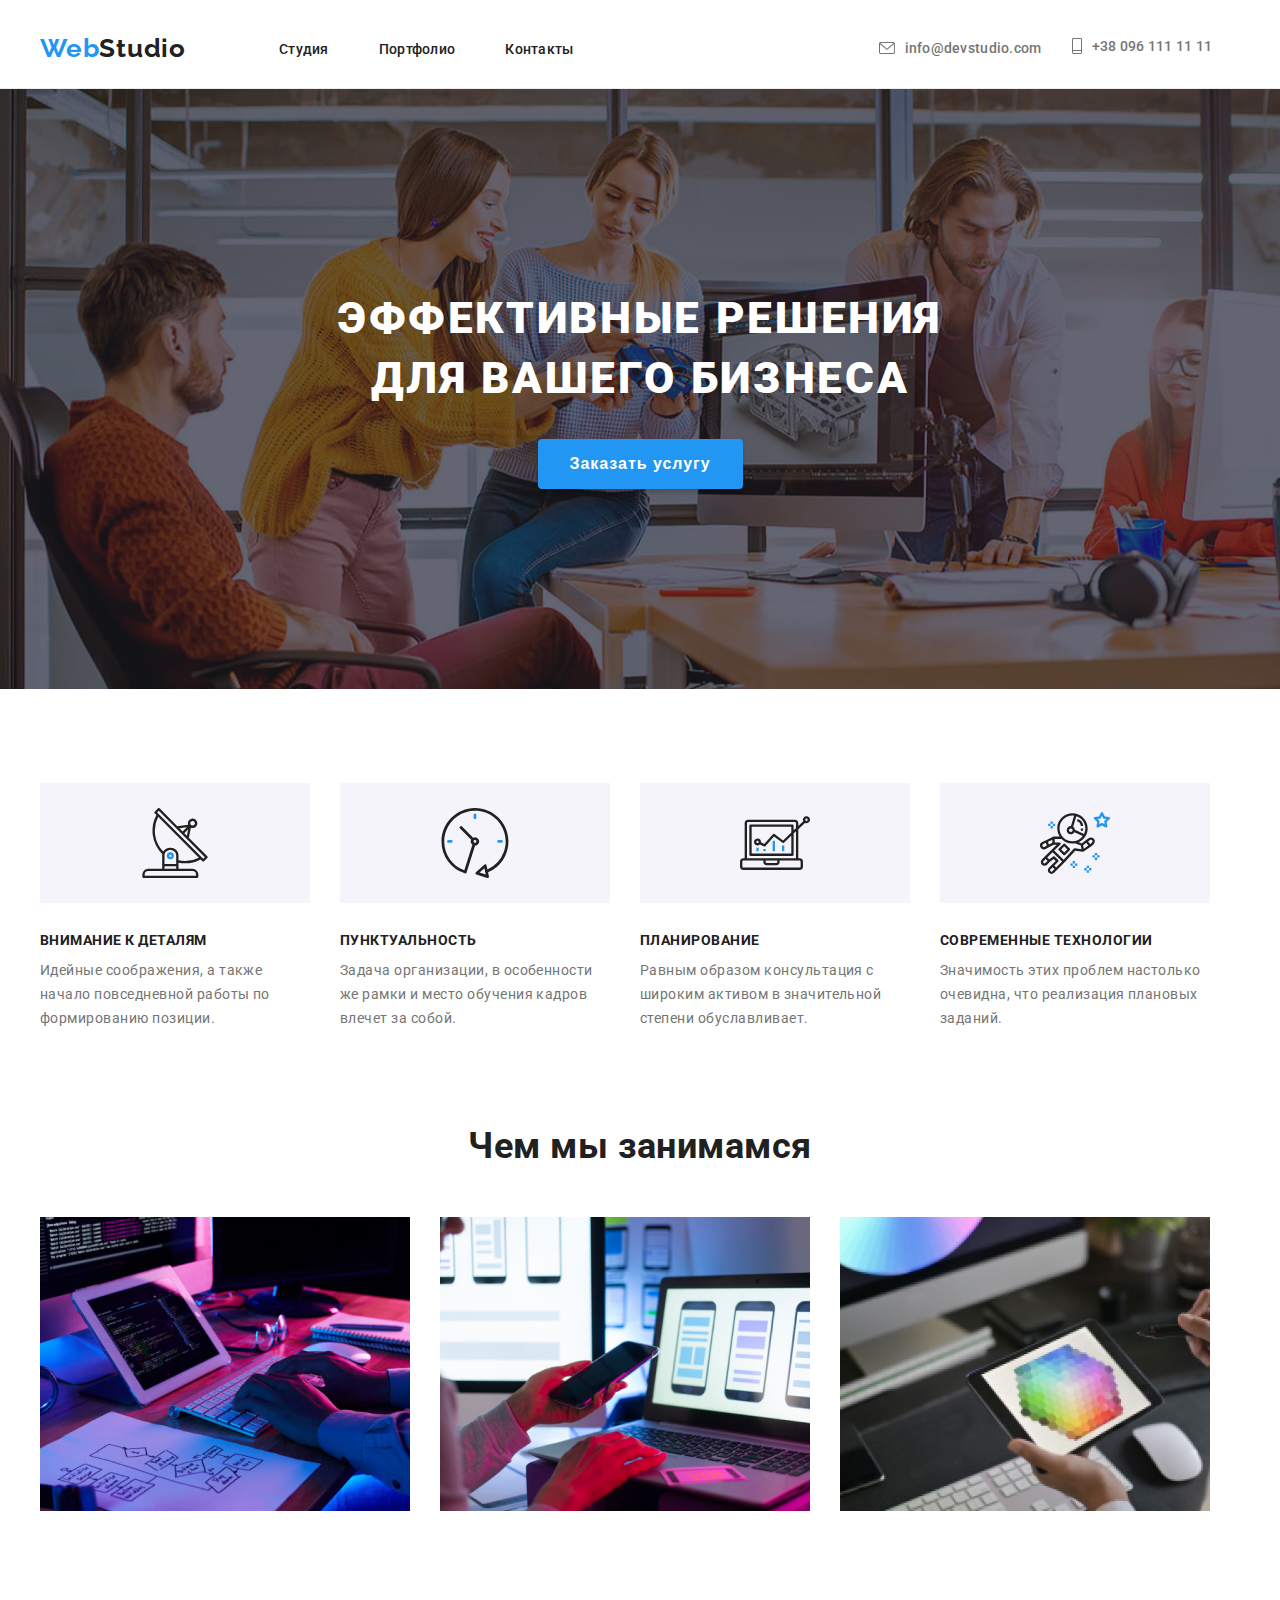
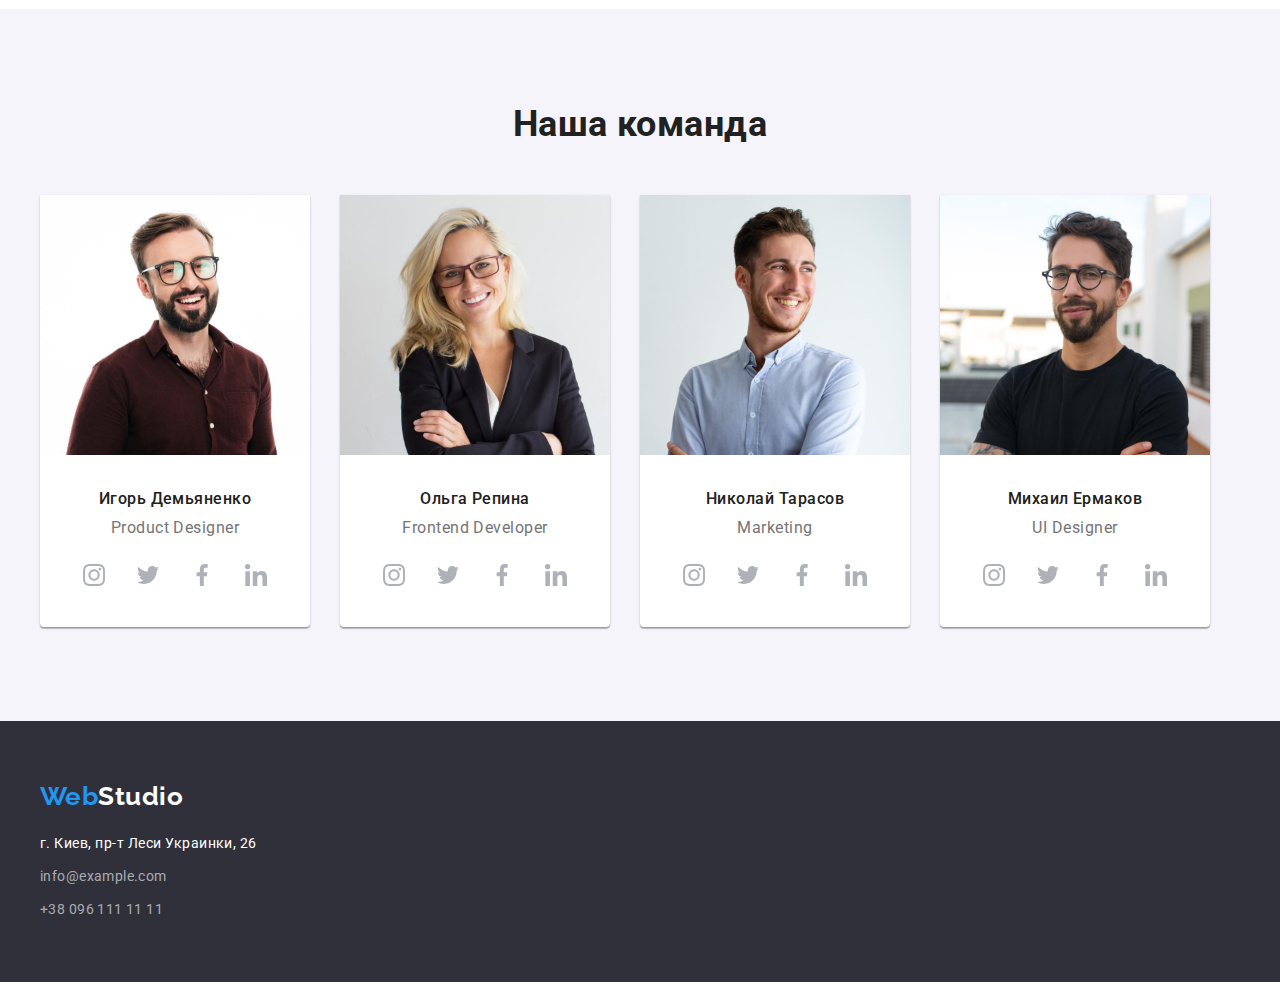
==== index.html @ 03bf2093 "Добавил иконки контактов в хедере" ====
<!DOCTYPE html>
<html lang="ru">
  <head>
    <meta charset="UTF-8" />
    <meta http-equiv="X-UA-Compatible" content="IE=edge" />
    <meta name="viewport" content="width=device-width, initial-scale=1.0" />
    <link rel="preconnect" href="https://fonts.googleapis.com" />
    <link rel="preconnect" href="https://fonts.gstatic.com" crossorigin />
    <link
      href="https://fonts.googleapis.com/css2?family=Raleway:wght@700&family=Roboto:wght@400;500;700;900&display=swap"
      rel="stylesheet"
    />
    <link
      rel="stylesheet"
      href="https://cdnjs.cloudflare.com/ajax/libs/modern-normalize/1.1.0/modern-normalize.min.css"
      integrity="sha512-wpPYUAdjBVSE4KJnH1VR1HeZfpl1ub8YT/NKx4PuQ5NmX2tKuGu6U/JRp5y+Y8XG2tV+wKQpNHVUX03MfMFn9Q=="
      crossorigin="anonymous"
      referrerpolicy="no-referrer"
    />
    <link rel="stylesheet" href="./css/styles.css" />
    <title>Document</title>
  </head>
  <body>
    <header>
      <div class="container head-nav">
        <nav class="site-nav">
          <a class="logo" href="./index.html"
            ><span class="logo-web">Web</span>Studio</a
          >
          <ul class="headnav">
            <li class="item"><a class="link" href="">Студия</a></li>
            <li class="item">
              <a class="link" href="./portfolio.html">Портфолио</a>
            </li>
            <li class="item"><a class="link" href="">Контакты</a></li>
          </ul>
        </nav>

        <ul class="contacts">
          <li class="item">
            <a class="link" href="mailto:info@devstudio.com">
              <svg class="mail-icon">
                <use href="./images/icons.svg#mail_icon"></use>
              </svg>
              info@devstudio.com</a
            >
          </li>

          <li class="item">
            <a class="link" href="tel:+380961111111">
              <svg class="tell-icon">
                <use href="./images/icons.svg#tell_icon"></use>
              </svg>
              +38 096 111 11 11</a
            >
          </li>
        </ul>
      </div>
    </header>
    <!-- Main -->
    <main>
      <section class="section hero">
        <div class="container">
          <h1 class="hero-title">Эффективные решения для вашего бизнеса</h1>
          <button class="order-button" type="button">Заказать услугу</button>
        </div>
      </section>

      <!-- our principle -->
      <section class="section principle">
        <div class="container">
          <ul class="principle-list">
            <li class="item">
              <div class="icons-box">
                <svg class="icon">
                  <use href="./images/icons.svg#antenna_icon"></use>
                </svg>
              </div>
              <h3 class="title">Внимание к деталям</h3>
              <p class="description">
                Идейные соображения, а также начало повседневной работы по
                формированию позиции.
              </p>
            </li>
            <li class="item">
              <div class="icons-box">
                <svg class="icon">
                  <use href="./images/icons.svg#clock_icon"></use>
                </svg>
              </div>
              <h3 class="title">Пунктуальность</h3>
              <p class="description">
                Задача организации, в особенности же рамки и место обучения
                кадров влечет за собой.
              </p>
            </li>
            <li class="item">
              <div class="icons-box">
                <svg class="icon">
                  <use href="./images/icons.svg#diagram_icon"></use>
                </svg>
              </div>
              <h3 class="title">Планирование</h3>
              <p class="description">
                Равным образом консультация с широким активом в значительной
                степени обуславливает.
              </p>
            </li>
            <li class="item">
              <div class="icons-box">
                <svg class="icon">
                  <use href="./images/icons.svg#starman_icon"></use>
                </svg>
              </div>
              <h3 class="title">Современные технологии</h3>
              <p class="description">
                Значимость этих проблем настолько очевидна, что реализация
                плановых заданий.
              </p>
            </li>
          </ul>
        </div>
      </section>
      <!-- What are we doing -->

      <section class="section we-doing">
        <div class="container">
          <h2 class="we-doing-title">Чем мы занимамся</h2>
          <ul class="we-doing-list">
            <li class="list">
              <img
                class="skils"
                src="./images/box_1.jpg"
                alt="Програмирование"
                width="370"
              />
            </li>
            <li class="list">
              <img
                class="skils"
                src="./images/box_2.jpg"
                alt="Адаптация"
                width="370"
              />
            </li>
            <li class="list">
              <img
                class="skils"
                src="./images/box_3.jpg"
                alt="Дизайн"
                width="370"
              />
            </li>
          </ul>
        </div>
      </section>
      <!-- our team -->

      <section class="section our-team">
        <div class="container">
          <h2 class="title">Наша команда</h2>
          <ul class="our-team-list">
            <li class="item">
              <img
                src="./images/ihor_1.jpg"
                alt="Игорь Демьяненко"
                width="270"
              />
              <div class="worker">
                <h3 class="name">Игорь Демьяненко</h3>
                <p class="position">Product Designer</p>
              </div>
              <div class="social-box">
                <ul class="social-list">
                  <li>
                    <a class="soc-item" href="#">
                      <svg class="soc-icon">
                        <use
                          href="./images/icons.svg#instagram_gray_icon"
                        ></use>
                      </svg>
                    </a>
                  </li>
                  <li>
                    <a class="soc-item" href="#">
                      <svg class="soc-icon">
                        <use href="./images/icons.svg#twit_gray_icon"></use>
                      </svg>
                    </a>
                  </li>
                  <li>
                    <a class="soc-item" href="#">
                      <svg class="soc-icon">
                        <use href="./images/icons.svg#faceb_gray_icon"></use>
                      </svg>
                    </a>
                  </li>
                  <li>
                    <a class="soc-item" href="#">
                      <svg class="soc-icon">
                        <use href="./images/icons.svg#linkedin_gray_icon"></use>
                      </svg>
                    </a>
                  </li>
                </ul>
              </div>
            </li>
            <li class="item">
              <img src="./images/olha_2.jpg" alt="Ольга Репина" width="270" />
              <div class="worker">
                <h3 class="name">Ольга Репина</h3>
                <p class="position">Frontend Developer</p>
              </div>
              <div class="social-box">
                <ul class="social-list">
                  <li>
                    <a class="soc-item" href="#">
                      <svg class="soc-icon">
                        <use
                          href="./images/icons.svg#instagram_gray_icon"
                        ></use>
                      </svg>
                    </a>
                  </li>
                  <li>
                    <a class="soc-item" href="#">
                      <svg class="soc-icon">
                        <use href="./images/icons.svg#twit_gray_icon"></use>
                      </svg>
                    </a>
                  </li>
                  <li>
                    <a class="soc-item" href="#">
                      <svg class="soc-icon">
                        <use href="./images/icons.svg#faceb_gray_icon"></use>
                      </svg>
                    </a>
                  </li>
                  <li>
                    <a class="soc-item" href="#">
                      <svg class="soc-icon">
                        <use href="./images/icons.svg#linkedin_gray_icon"></use>
                      </svg>
                    </a>
                  </li>
                </ul>
              </div>
            </li>
            <li class="item">
              <img
                src="./images/nykolay_3.jpg"
                alt="Николай Тарасов"
                width="270"
              />
              <div class="worker">
                <h3 class="name">Николай Тарасов</h3>
                <p class="position">Marketing</p>
              </div>
              <div class="social-box">
                <ul class="social-list">
                  <li>
                    <a class="soc-item" href="#">
                      <svg class="soc-icon">
                        <use
                          href="./images/icons.svg#instagram_gray_icon"
                        ></use>
                      </svg>
                    </a>
                  </li>
                  <li>
                    <a class="soc-item" href="#">
                      <svg class="soc-icon">
                        <use href="./images/icons.svg#twit_gray_icon"></use>
                      </svg>
                    </a>
                  </li>
                  <li>
                    <a class="soc-item" href="#">
                      <svg class="soc-icon">
                        <use href="./images/icons.svg#faceb_gray_icon"></use>
                      </svg>
                    </a>
                  </li>
                  <li>
                    <a class="soc-item" href="#">
                      <svg class="soc-icon">
                        <use href="./images/icons.svg#linkedin_gray_icon"></use>
                      </svg>
                    </a>
                  </li>
                </ul>
              </div>
            </li>
            <li class="item">
              <img
                src="./images/mykhail_4.jpg"
                alt="Михаил Ермаков"
                width="270"
              />
              <div class="worker">
                <h3 class="name">Михаил Ермаков</h3>
                <p class="position">UI Designer</p>
              </div>
              <div class="social-box">
                <ul class="social-list">
                  <li>
                    <a class="soc-item" href="#">
                      <svg class="soc-icon">
                        <use
                          href="./images/icons.svg#instagram_gray_icon"
                        ></use>
                      </svg>
                    </a>
                  </li>
                  <li>
                    <a class="soc-item" href="#">
                      <svg class="soc-icon">
                        <use href="./images/icons.svg#twit_gray_icon"></use>
                      </svg>
                    </a>
                  </li>
                  <li>
                    <a class="soc-item" href="#">
                      <svg class="soc-icon">
                        <use href="./images/icons.svg#faceb_gray_icon"></use>
                      </svg>
                    </a>
                  </li>
                  <li>
                    <a class="soc-item" href="#">
                      <svg class="soc-icon">
                        <use href="./images/icons.svg#linkedin_gray_icon"></use>
                      </svg>
                    </a>
                  </li>
                </ul>
              </div>
            </li>
          </ul>
        </div>
      </section>
    </main>
    <!-- Подвал -->

    <footer>
      <div class="container footer">
        <a class="footer-logo" href="./index.html"
          ><span class="logo-web">Web</span>Studio</a
        >
        <address class="address">г. Киев, пр-т Леси Украинки, 26</address>
        <ul class="contacts-footer">
          <li class="item">
            <a class="link" href="mailto:info@example.com">info@example.com</a>
          </li>
          <li class="item">
            <a class="link" href="tel:+380961111111">+38 096 111 11 11</a>
          </li>
        </ul>
      </div>
    </footer>
  </body>
</html>
---- css/styles.css ----
:root {
  --main-text-color: #212121;
  --complementary-color: #757575;
  --second-complementary-color: #ffffff;
  --activity-text-color: #2196f3;
  --main-background-color: #ffffff;
  --complementary-backgraund-color: #2f303a;
}
body {
  color: var(--main-text-color);
  background-color: var(--main-background-color);
  max-width: 1600px;
  font-family: Roboto, sans-serif;
  letter-spacing: 0.03em;
  margin-left: auto;
  margin-right: auto;
}
h1,
h2,
h3,
h4,
p {
  margin: 0;
  padding: 0;
}
ul {
  list-style: none;
  margin: 0;
  padding: 0;
}
.container {
  width: 1200px;
  margin-left: auto;
  margin-right: auto;
  padding-left: 15px;
  padding-right: 15px;
}
.logo {
  color: var(--main-text-color);
  text-decoration: none;

  font-family: Raleway;

  font-weight: bold;
  font-size: 26px;
  line-height: 1.19;

  letter-spacing: 0.03em;

  margin-right: 93px;
}
.logo:focus {
  color: var(--activity-text-color);
}
.logo-web {
  color: var(--activity-text-color);
}
/* Site Nav */
header {
  border-bottom: 1px solid #ececec;
}
.head-nav {
  height: 80px;
  display: flex;

  align-items: center;
}
.headnav {
  display: flex;
  margin-right: 305px;
}
.headnav .item:not(:last-child) {
  margin-right: 50px;
}
.site-nav .link {
  color: var(--main-text-color);
  text-decoration: none;

  font-weight: 500;
  font-size: 14px;
  line-height: 1.14;
  letter-spacing: 0.02em;
}
.site-nav {
  display: flex;
  align-items: center;
}

.site-nav .link:hover {
  color: var(--activity-text-color);
}

.site-nav .link:focus {
  color: var(--activity-text-color);
}
.contacts {
  display: flex;
  align-items: center;
}
.contacts .link {
  color: var(--complementary-color);
  text-decoration: none;
  display: inline-flex;
  font-weight: 500;
  font-size: 14px;
  line-height: 1, 14px;
  letter-spacing: 0.02em;
  align-items: center;
}

.contacts .link:hover {
  color: var(--activity-text-color);
}

.contacts .link:focus {
  color: var(--activity-text-color);
}
.contacts .item + .item {
  margin-left: 30px;
}

.mail-icon {
  align-items: center;
  display: inline-flex;
  width: 16px;
  height: 12px;
  vertical-align: middle;
  margin-right: 10px;
}
.tell-icon {
  align-items: center;
  display: inline-flex;
  width: 10px;
  height: 16px;
  vertical-align: middle;
  margin-right: 10px;
}

/* .contacts .mail::before {
  content: "";
  display: inline-flex;
  align-items: center;
  margin-right: 10px;
  width: 16px;
  height: 12px;

  background-image: url(../images/icons.svg#mail_icon);
  background-repeat: no-repeat;
  background-position: center;
} */

/* Hero */

.section {
  padding-top: 94px;
  padding-bottom: 94px;
}

.hero {
  display: block;

  text-align: center;
  /* width: 1600px;
  height: 600px; */
  margin-left: auto;
  margin-right: auto;
  padding-top: 200px;
  padding-bottom: 200px;
  background-image: linear-gradient(
      rgba(47, 48, 58, 0.4),
      rgba(47, 48, 58, 0.4)
    ),
    url(../images/bg_img.jpg);
  background-color: var(--complementary-backgraund-color);
}

.hero-title {
  color: var(--second-complementary-color);

  font-weight: 900;
  font-size: 44px;
  line-height: 1.36;

  letter-spacing: 0.06em;
  text-transform: uppercase;
  max-width: 696px;
  margin-left: auto;
  margin-right: auto;
  margin-bottom: 30px;
}

.order-button {
  background: var(--activity-text-color);
  color: var(--second-complementary-color);
  cursor: pointer;

  font-weight: bold;
  font-size: 16px;
  line-height: 1.88;
  text-align: center;
  letter-spacing: 0.06em;
  padding: 10px 32px 10px 32px;
  box-shadow: 0px 4px 4px rgba(0, 0, 0, 0.15);
  border: 0px;
  border-radius: 4px;
}
/* principle */
.principle {
  padding-bottom: 0;
}
.principle-list .item {
  width: 270px;
  display: block;
}
.principle-list .item + .item {
  margin-left: 30px;
}

.principle-list {
  color: var(--complementary-color);

  font-size: 14px;
  line-height: 1.71;

  display: flex;
}
.principle-list .title {
  color: var(--main-text-color);

  font-weight: bold;
  font-size: 14px;
  line-height: 1.14;
  text-transform: uppercase;
  margin-bottom: 10px;
}

.icons-box {
  display: flex;
  height: 120px;
  margin-bottom: 30px;
  align-items: center;
  justify-content: center;
  background-color: #f5f4fa;
}
.icons-box .icon {
  width: 70px;
  height: 70px;
  align-items: center;
}
/* .principle-list .item::before {
  content: "";
  display: block;
  height: 120px;
  background-color: #f5f4fa;
  background-position: center;

  background-repeat: no-repeat;
  margin-bottom: 30px;
}
.principle-list .item:nth-child(1)::before {
  background-image: url(../images/svg/item_anten.svg);
}
.principle-list .item:nth-child(2)::before {
  background-image: url(../images/svg/item_clock.svg);
}
.principle-list .item:nth-child(3)::before {
  background-image: url(../images/svg/item_diagrm.svg);
}
.principle-list .item:nth-child(4)::before {
  background-image: url(../images/svg/item_starman.svg);
} */

/* <!-- What are we doing --> */

.we-doing-title {
  color: var(--main-text-color);

  font-weight: bold;
  font-size: 36px;
  line-height: 1.17;
  text-align: center;
  margin-bottom: 50px;
}
.we-doing-list {
  display: flex;
}
.we-doing-list .list + .list {
  margin-left: 30px;
}
.skils {
}

/* Our team */
.our-team-list .item {
  width: 270px;
  background-color: white;
  box-shadow: 0px 1px 3px rgba(0, 0, 0, 0.12), 0px 1px 1px rgba(0, 0, 0, 0.14),
    0px 2px 1px rgba(0, 0, 0, 0.2);
  border-radius: 0px 0px 4px 4px;
}

.our-team {
  /* max-width: 1600px; */
  /* margin-left: auto;
  margin-right: auto; */
  background: #f5f4fa;
}

.our-team-list {
  display: flex;
}
.our-team-list .item + .item {
  margin-left: 30px;
}
.our-team .title {
  color: var(--main-text-color);

  font-weight: bold;
  font-size: 36px;
  line-height: 1.17;
  text-align: center;
  margin-bottom: 50px;
}

.our-team .name {
  color: var(--main-text-color);

  font-weight: 500;
  font-size: 16px;
  line-height: 1.19;
  /* padding-top: 30px; */
  margin-bottom: 10px;
  text-align: center;
}

.our-team .position {
  color: var(--complementary-color);

  font-size: 16px;
  line-height: 1.19;
  text-align: center;
  /* padding-bottom: 30px; */
}
.worker {
  text-align: center;
  /* padding-bottom: 30px; */
  padding-top: 30px;
}
.social-box {
  margin-top: 16px;
  margin-right: 32px;
  margin-bottom: 30px;
  margin-left: 32px;
}
.social-list {
  display: flex;
  justify-content: space-between;
}

.soc-item {
  display: inline-flex;
  background-color: white;
  border-radius: 50%;
  padding: 0;
  margin: 0;
  width: 44px;
  height: 44px;
  align-items: center;
  justify-content: center;
}
.soc-item:hover {
  background-color: var(--activity-text-color);
}

.soc-icon {
  width: 22px;
  height: 22px;
  fill: #afb1b8;
}
.soc-icon:hover {
  fill: white;
}

/* Подвал */
footer {
  background-color: var(--complementary-backgraund-color);
  padding-top: 60px;
  padding-bottom: 60px;
}
.footer {
  /* width: 1600px; */
  margin-left: auto;
  margin-right: auto;

  /* padding-left: 215px; */
}
.footer-logo {
  display: inline-block;
  color: var(--second-complementary-color);
  text-decoration: none;

  font-family: Raleway;
  font-weight: bold;
  font-size: 26px;
  line-height: 1.19;
  /* margin-top: 60px; */
  margin-bottom: 20px;
}
.footer-logo:focus {
  color: var(--activity-text-color);
}
.footer .address {
  color: var(--second-complementary-color);
  text-decoration: none;

  font-style: normal;
  font-size: 14px;
  line-height: 1.71;
}

.footer .link {
  color: rgba(255, 255, 255, 0.6);
  text-decoration: none;

  font-size: 14px;
  line-height: 1.71;

  letter-spacing: 0.03em;
}
.footer .link:hover {
  color: var(--activity-text-color);
}
.footer .link:focus {
  color: var(--activity-text-color);
}
.contacts-footer {
  /* display: inline-block; */
  /* margin-bottom: 50px; */
}
.contacts-footer .address {
  margin-bottom: 9px;
}
.contacts-footer .item + .item {
  margin-top: 9px;
}
.address {
  margin-bottom: 9px;
}
/* POrtfolio */

/* категории  */
.portfolio-categoris {
  margin-bottom: 50px;
  display: flex;
  justify-content: center;
}
.portfolio-categoris .item + .item {
  margin-left: 8px;
}

.portfolio-categoris .button {
  color: var(--main-text-color);
  background-color: #f5f4fa;
  cursor: pointer;
  font-family: Roboto;

  font-weight: 500;
  font-size: 16px;
  line-height: 1.62;
  text-align: center;
  padding: 6px 22px 6px 22px;

  border: 0px;

  border-radius: 4px;
}
.portfolio-categoris .button:hover {
  color: var(--second-complementary-color);
  background-color: var(--activity-text-color);
  box-shadow: 0px 3px 1px rgba(0, 0, 0, 0.1), 0px 1px 2px rgba(0, 0, 0, 0.08),
    0px 2px 2px rgba(0, 0, 0, 0.12);
}
.portfolio-categoris .button:focus {
  color: var(--second-complementary-color);
  background-color: var(--activity-text-color);
}

/* работы */
.poster {
  display: block;
}

.portfolio {
  display: flex;
  flex-wrap: wrap;
}

.portfolio .item {
  margin-right: 30px;
  margin-bottom: 30px;
}
.portfolio .item:nth-child(3n) {
  margin-right: 0;
}
.portfolio .item:nth-last-child(-n + 3) {
  margin-bottom: 0;
}

/* .portfolio .link {
  text-decoration: none;
} */

.portfolio .title {
  color: var(--main-text-color);

  font-weight: bold;
  font-size: 18px;
  line-height: 2;
  letter-spacing: 0.06em;
  /* padding-top: 20px;
  padding-left: 24px;
  padding-bottom: 4px; */
}

.portfolio .type {
  color: var(--complementary-color);

  font-size: 16px;
  line-height: 1.87;
  /* padding-left: 24px;
  padding-bottom: 20px; */
}
.border {
  border-left: 1px solid #eeeeee;
  border-bottom: 1px solid #eeeeee;
  border-right: 1px solid #eeeeee;
  padding-left: 24px;
  padding-top: 20px;
  padding-bottom: 20px;
}
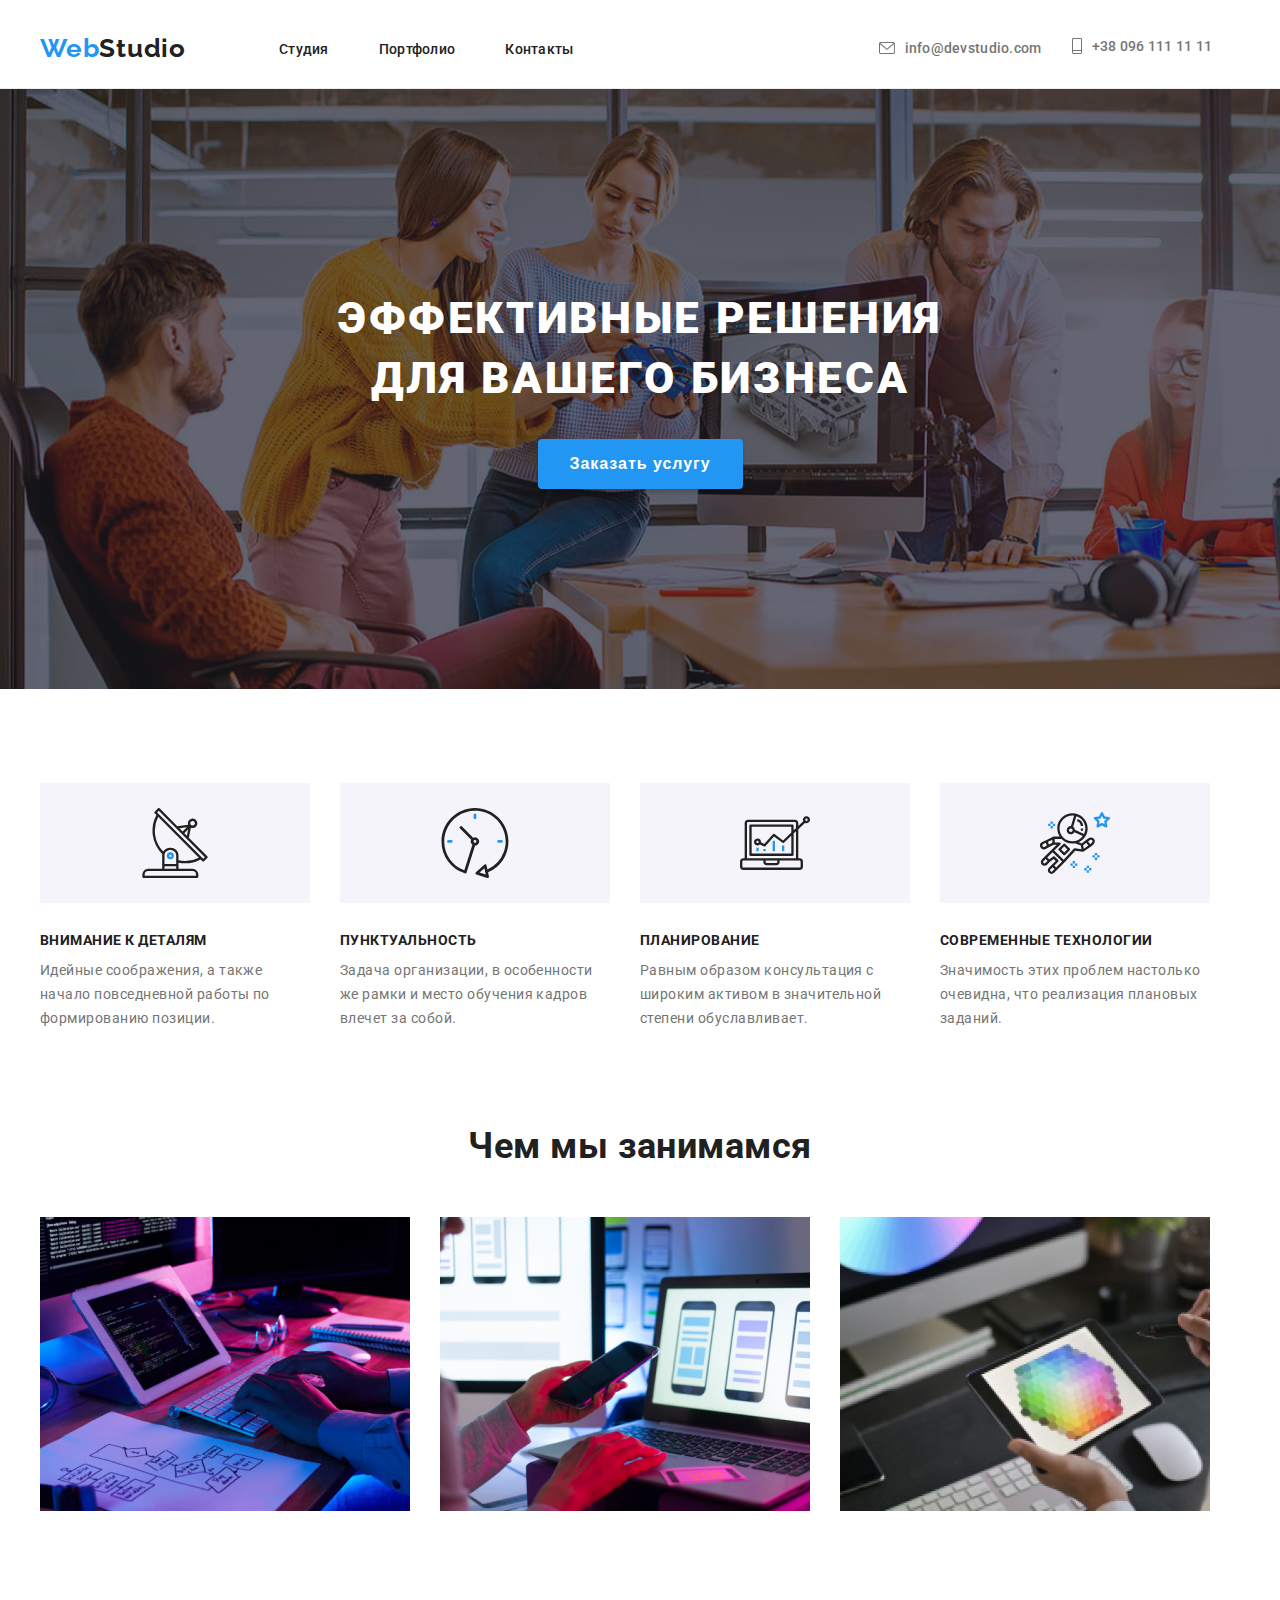
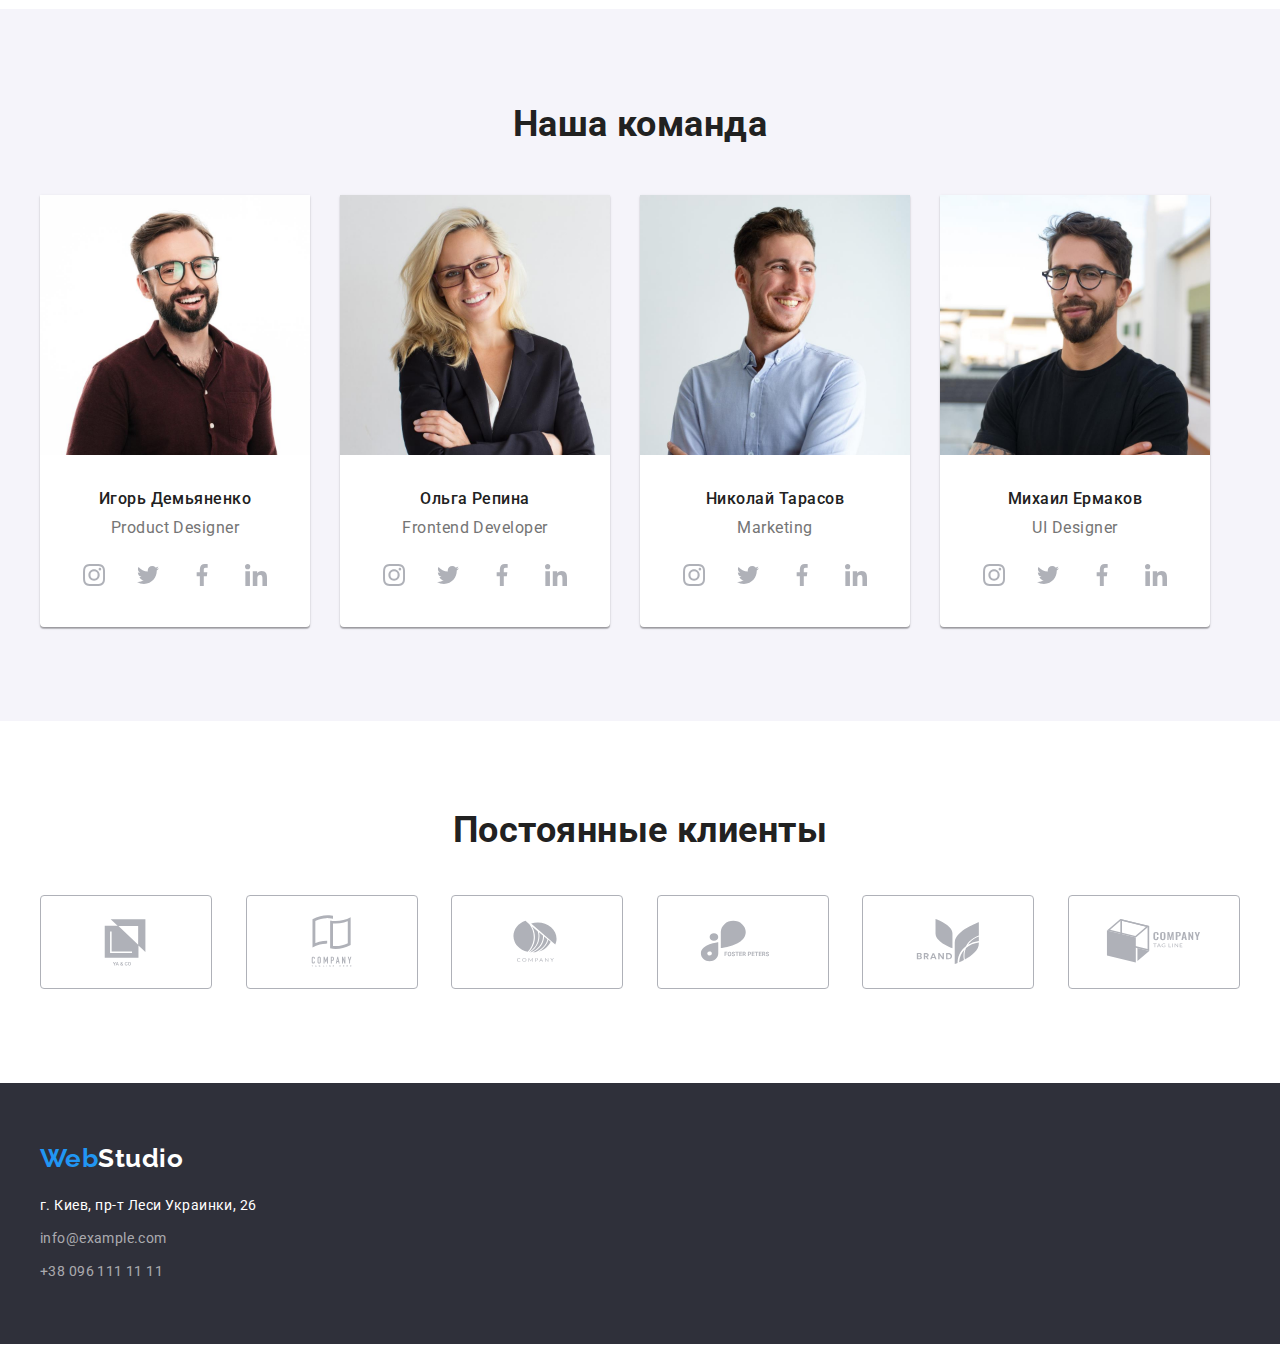
==== commit 92ec1e14: "Добавил иконки постоянных клиентов" ====
--- a/index.html
+++ b/index.html
@@ -339,6 +339,57 @@
           </ul>
         </div>
       </section>
+      <section class="section our-client">
+        <div class="container">
+          <h2 class="title">Постоянные клиенты</h2>
+          <div class="clients">
+            <ul class="clients-list">
+              <li class="item">
+                <a href="#" class="client-icon">
+                  <svg width="106" height="60">
+                    <use href="./images/icons.svg#yaco_icon"></use>
+                  </svg>
+                </a>
+              </li>
+              <li class="item">
+                <a href="#" class="client-icon">
+                  <svg width="106" height="60">
+                    <use href="./images/icons.svg#company_tagline_icon"></use>
+                  </svg>
+                </a>
+              </li>
+              <li class="item">
+                <a href="#" class="client-icon">
+                  <svg width="106" height="60">
+                    <use href="./images/icons.svg#company_icon"></use>
+                  </svg>
+                </a>
+              </li>
+              <li class="item">
+                <a href="#" class="client-icon">
+                  <svg width="106" height="60">
+                    <use href="./images/icons.svg#forest_peters_icon"></use>
+                  </svg>
+                </a>
+              </li>
+              <li class="item">
+                <a href="#" class="client-icon">
+                  <svg width="106" height="60">
+                    <use href="./images/icons.svg#brands_icon"></use>
+                  </svg>
+                </a>
+              </li>
+              <li class="item">
+                <a href="#" class="client-icon">
+                  <svg width="106" height="60">
+                    <use href="./images/icons.svg#company_tag_line_icon"></use>
+                  </svg>
+                </a>
+              </li>
+            </ul>
+          </div>
+        </div>
+      </section>
     </main>
     <!-- Подвал -->
 
--- a/css/styles.css
+++ b/css/styles.css
@@ -381,6 +381,34 @@
   fill: white;
 }
 
+/* ==========OUR CLIENT=================== */
+
+.our-client .title {
+  font-weight: bold;
+  font-size: 36px;
+  line-height: 0.85;
+  text-align: center;
+  margin-bottom: 50px;
+}
+
+.clients {
+}
+.clients-list {
+  display: flex;
+  justify-content: space-between;
+}
+.client-icon {
+  display: inline-flex;
+
+  align-items: center;
+  justify-content: center;
+  padding: 16px 32px;
+}
+.clients-list .item {
+  border: 1px solid #afb1b8;
+  box-sizing: border-box;
+  border-radius: 4px;
+}
 /* Подвал */
 footer {
   background-color: var(--complementary-backgraund-color);
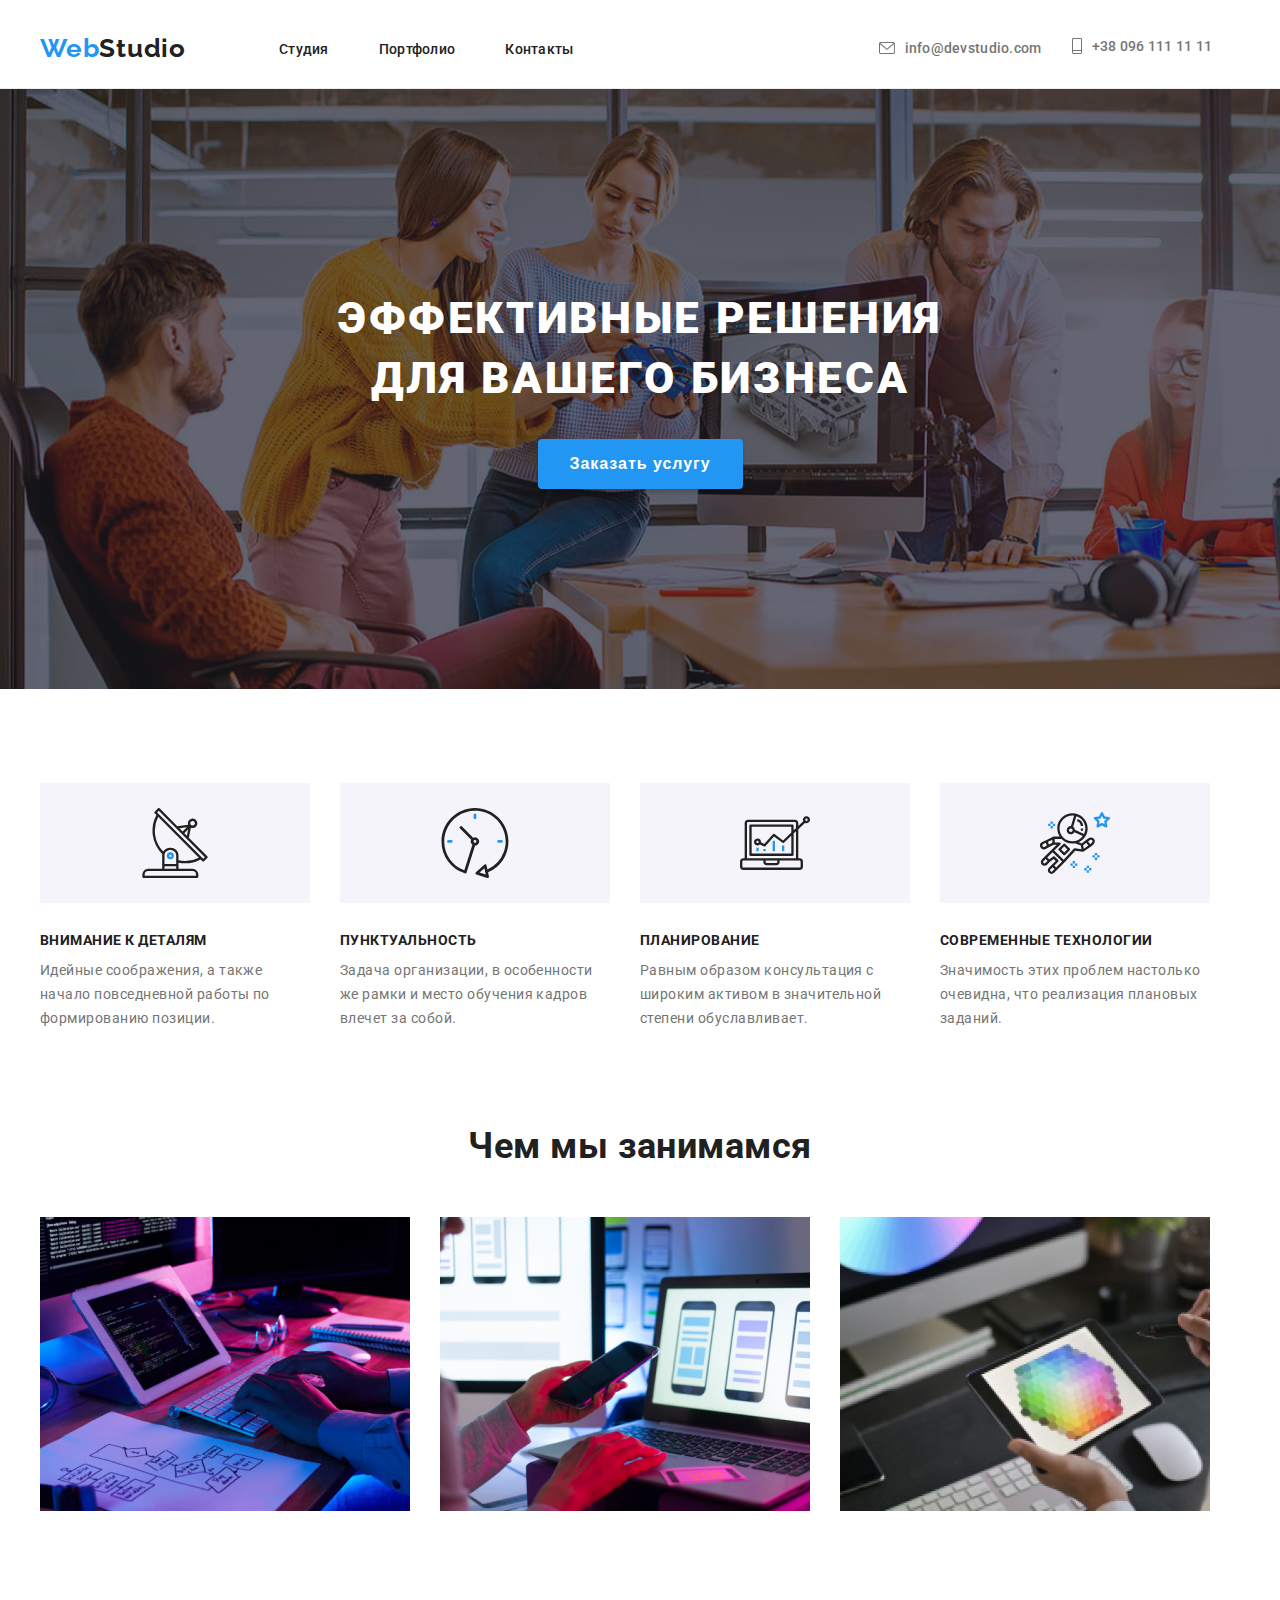
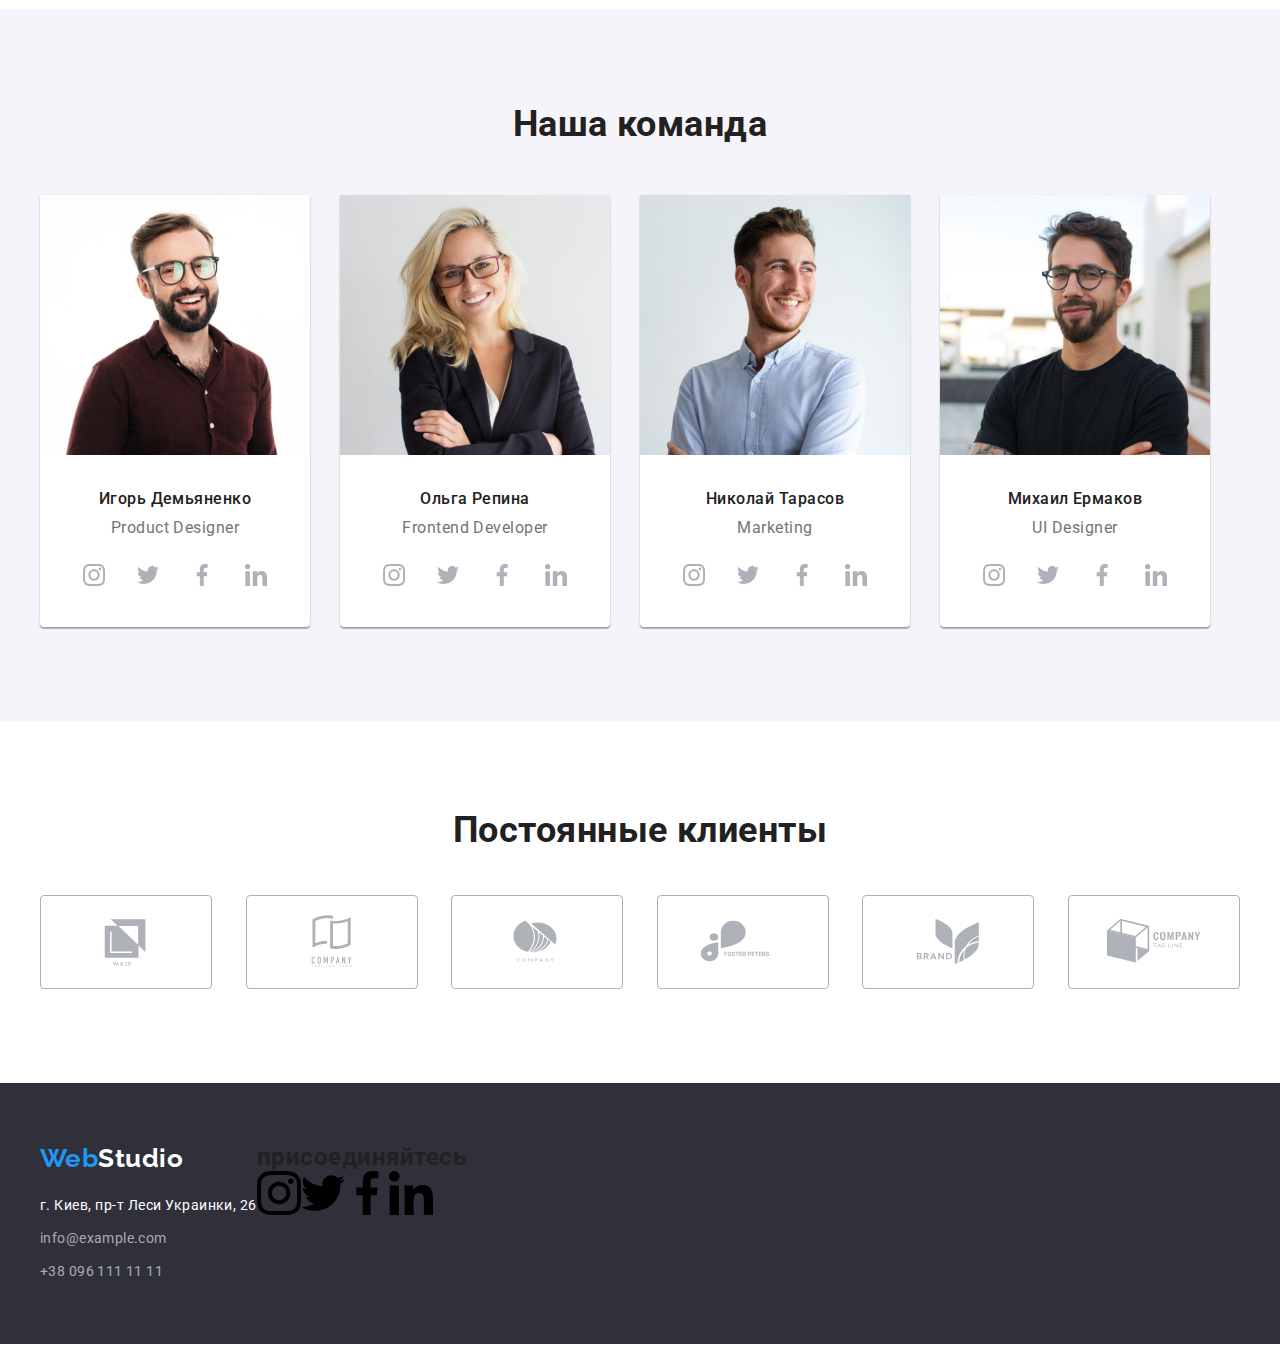
==== commit 8ef1a4c5: "Добавил список соцсетей в футер" ====
--- a/index.html
+++ b/index.html
@@ -395,18 +395,58 @@
 
     <footer>
       <div class="container footer">
-        <a class="footer-logo" href="./index.html"
-          ><span class="logo-web">Web</span>Studio</a
-        >
-        <address class="address">г. Киев, пр-т Леси Украинки, 26</address>
-        <ul class="contacts-footer">
-          <li class="item">
-            <a class="link" href="mailto:info@example.com">info@example.com</a>
-          </li>
-          <li class="item">
-            <a class="link" href="tel:+380961111111">+38 096 111 11 11</a>
-          </li>
-        </ul>
+        <div class="footer-info">
+          <a class="footer-logo" href="./index.html"
+            ><span class="logo-web">Web</span>Studio</a
+          >
+
+          <ul class="contacts-footer">
+            <address class="address">г. Киев, пр-т Леси Украинки, 26</address>
+            <li class="item">
+              <a class="link" href="mailto:info@example.com"
+                >info@example.com</a
+              >
+            </li>
+            <li class="item">
+              <a class="link" href="tel:+380961111111">+38 096 111 11 11</a>
+            </li>
+          </ul>
+        </div>
+        <div class="joing">
+          <h2 class="joing-title">присоединяйтесь</h2>
+          <div class="joing-soc">
+            <ul class="joing-list">
+              <li>
+                <a href="#" class="joing-icon">
+                  <svg width="44" height="44">
+                    <use href="./images/icons.svg#instagram_gray_icon"></use>
+                  </svg>
+                </a>
+              </li>
+              <li>
+                <a href="#" class="joing-icon">
+                  <svg width="44" height="44">
+                    <use href="./images/icons.svg#twit_gray_icon"></use>
+                  </svg>
+                </a>
+              </li>
+              <li>
+                <a href="#" class="joing-icon">
+                  <svg width="44" height="44">
+                    <use href="./images/icons.svg#faceb_gray_icon"></use>
+                  </svg>
+                </a>
+              </li>
+              <li>
+                <a href="#" class="joing-icon">
+                  <svg width="44" height="44">
+                    <use href="./images/icons.svg#linkedin_gray_icon"></use>
+                  </svg>
+                </a>
+              </li>
+            </ul>
+          </div>
+        </div>
       </div>
     </footer>
   </body>
--- a/css/styles.css
+++ b/css/styles.css
@@ -414,11 +414,13 @@
   background-color: var(--complementary-backgraund-color);
   padding-top: 60px;
   padding-bottom: 60px;
+  display: flex;
 }
 .footer {
   /* width: 1600px; */
   margin-left: auto;
   margin-right: auto;
+  display: flex;
 
   /* padding-left: 215px; */
 }
@@ -474,6 +476,15 @@
 .address {
   margin-bottom: 9px;
 }
+
+/* ==============Присоединяйтесь============== */
+.joing {
+  display: block;
+}
+.joing-list {
+  display: flex;
+}
+
 /* POrtfolio */
 
 /* категории  */
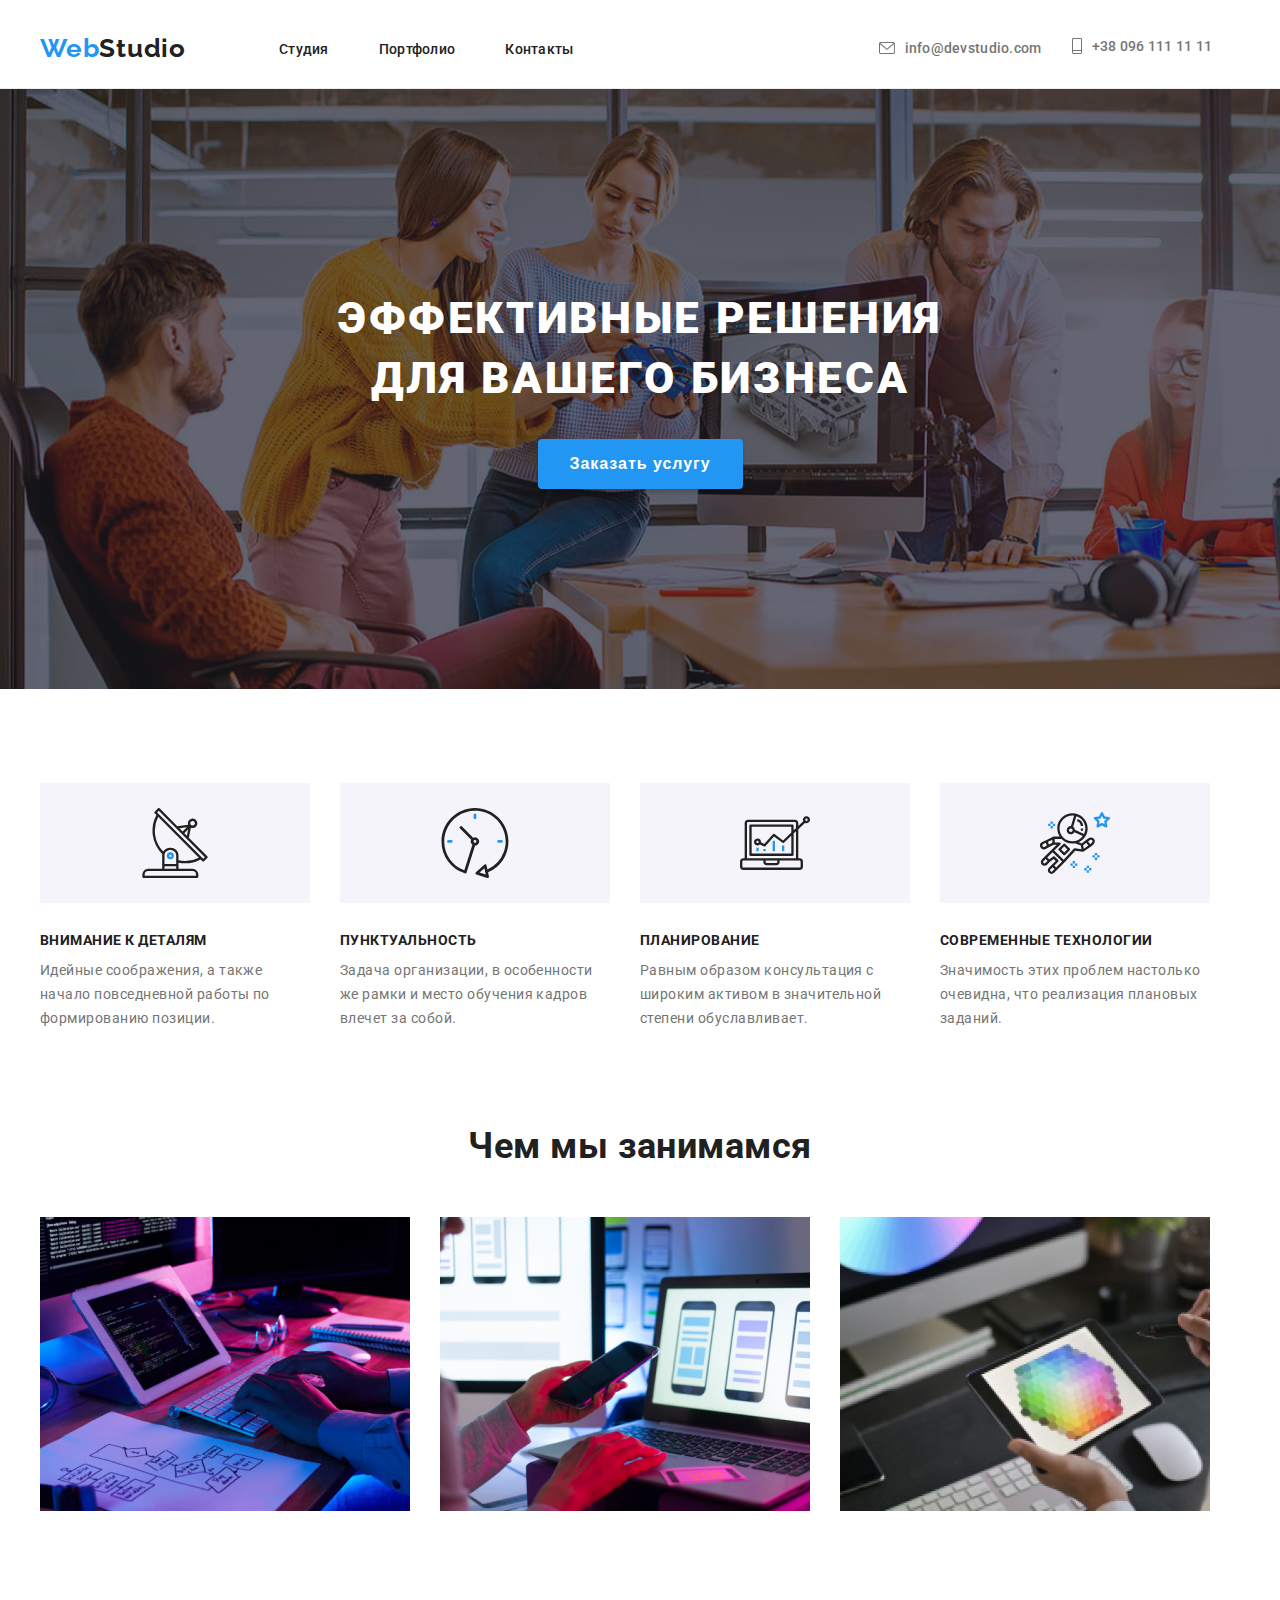
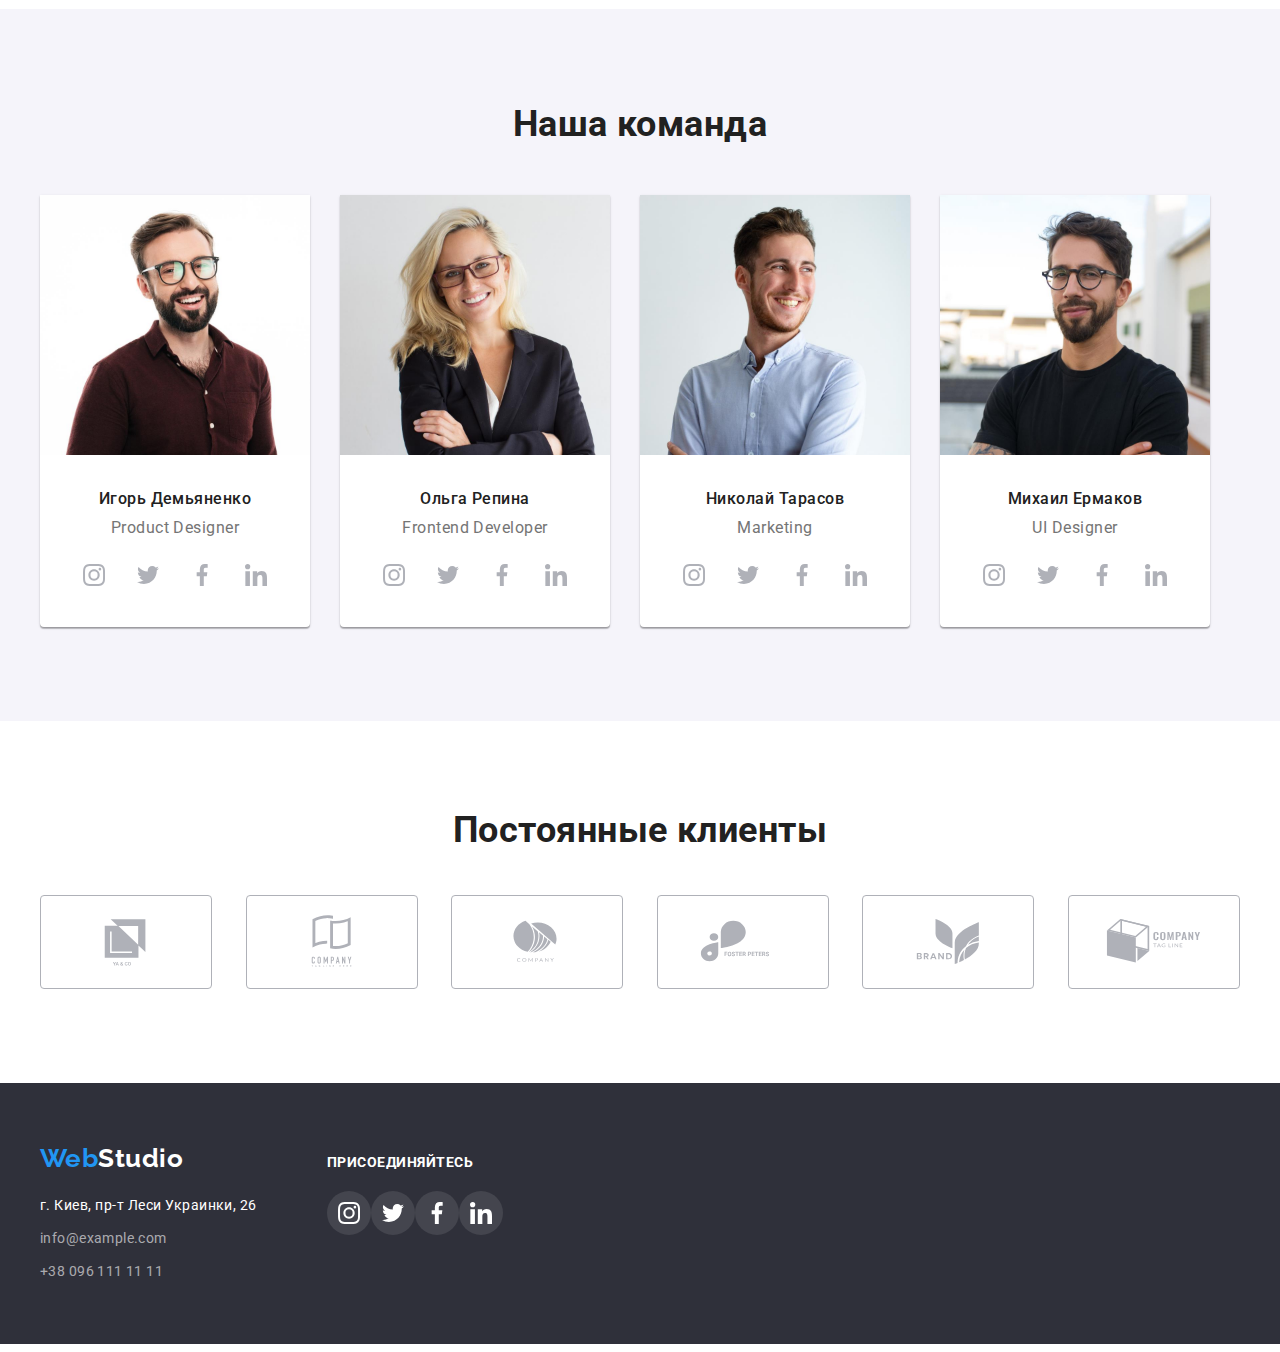
==== commit a84c4731: "Оформил соцсети в Footer" ====
--- a/index.html
+++ b/index.html
@@ -416,30 +416,30 @@
           <h2 class="joing-title">присоединяйтесь</h2>
           <div class="joing-soc">
             <ul class="joing-list">
-              <li>
-                <a href="#" class="joing-icon">
-                  <svg width="44" height="44">
+              <li class="joing-item">
+                <a class="soc-item-footer" href="#">
+                  <svg class="joing-icon" width="22" height="22">
                     <use href="./images/icons.svg#instagram_gray_icon"></use>
                   </svg>
                 </a>
               </li>
-              <li>
-                <a href="#" class="joing-icon">
-                  <svg width="44" height="44">
+              <li class="joing-item">
+                <a class="soc-item-footer" href="#">
+                  <svg class="joing-icon" width="22" height="22">
                     <use href="./images/icons.svg#twit_gray_icon"></use>
                   </svg>
                 </a>
               </li>
-              <li>
-                <a href="#" class="joing-icon">
-                  <svg width="44" height="44">
+              <li class="joing-item">
+                <a class="soc-item-footer" href="#">
+                  <svg class="joing-icon" width="22" height="22">
                     <use href="./images/icons.svg#faceb_gray_icon"></use>
                   </svg>
                 </a>
               </li>
-              <li>
-                <a href="#" class="joing-icon">
-                  <svg width="44" height="44">
+              <li class="joing-item">
+                <a class="soc-item-footer" href="#">
+                  <svg class="joing-icon" width="22" height="22">
                     <use href="./images/icons.svg#linkedin_gray_icon"></use>
                   </svg>
                 </a>
--- a/css/styles.css
+++ b/css/styles.css
@@ -480,11 +480,43 @@
 /* ==============Присоединяйтесь============== */
 .joing {
   display: block;
+  margin-left: 70px;
+  margin-top: 12px;
+}
+.joing-title {
+  margin-bottom: 20px;
+
+  font-weight: bold;
+  font-size: 14px;
+  line-height: 1.14;
+
+  text-transform: uppercase;
+
+  color: #ffffff;
 }
 .joing-list {
   display: flex;
-}
-
+  justify-content: space-between;
+}
+.joing-icon {
+  fill: white;
+}
+.soc-item-footer {
+  display: inline-flex;
+  background-color: #44454e;
+  border-radius: 50%;
+  padding: 0;
+  margin: 0;
+  width: 44px;
+  height: 44px;
+  align-items: center;
+  justify-content: center;
+}
+.soc-item-footer:hover {
+  background-color: var(--activity-text-color);
+}
+
+}
 /* POrtfolio */
 
 /* категории  */
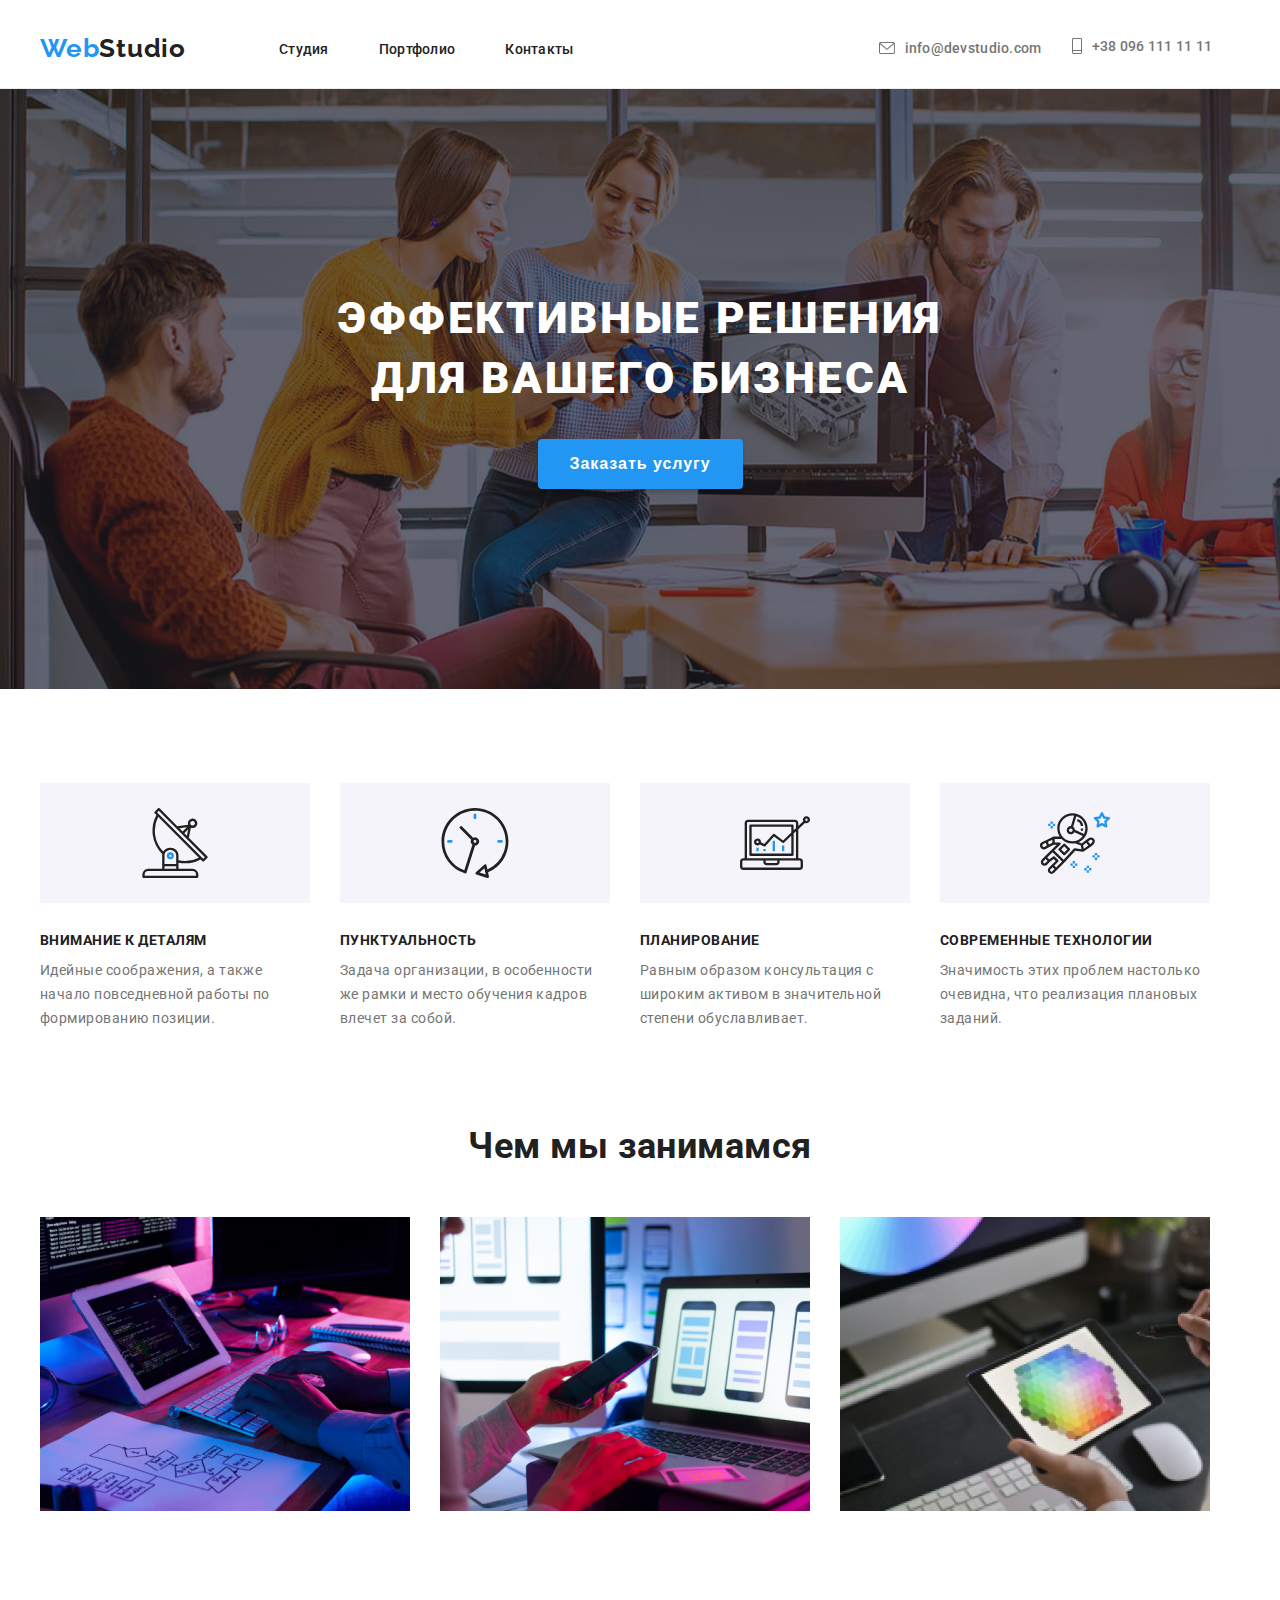
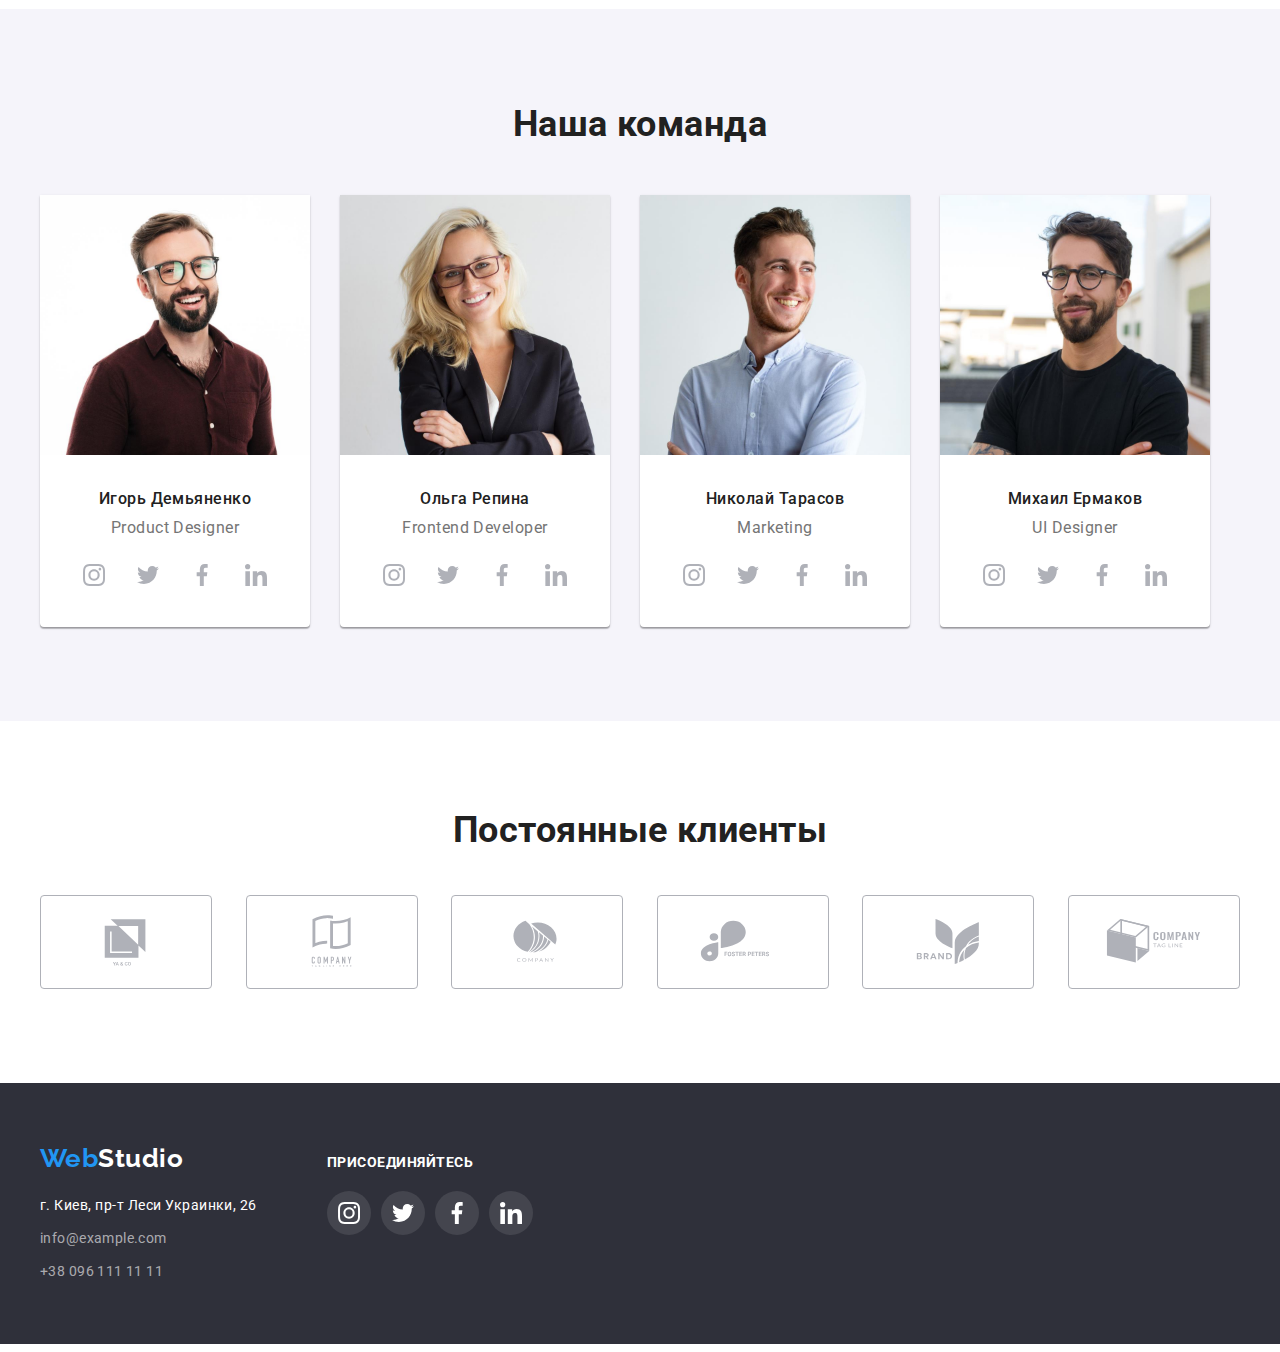
==== commit d5715eae: "Оформил контакты с иконками в хедере" ====
--- a/index.html
+++ b/index.html
@@ -39,7 +39,7 @@
         <ul class="contacts">
           <li class="item">
             <a class="link" href="mailto:info@devstudio.com">
-              <svg class="mail-icon">
+              <svg class="mail-icon" width="16" height="12">
                 <use href="./images/icons.svg#mail_icon"></use>
               </svg>
               info@devstudio.com</a
@@ -48,7 +48,7 @@
 
           <li class="item">
             <a class="link" href="tel:+380961111111">
-              <svg class="tell-icon">
+              <svg class="tell-icon" width="10" height="16">
                 <use href="./images/icons.svg#tell_icon"></use>
               </svg>
               +38 096 111 11 11</a
@@ -174,7 +174,7 @@
                 <ul class="social-list">
                   <li>
                     <a class="soc-item" href="#">
-                      <svg class="soc-icon">
+                      <svg class="soc-icon" width="22" height="22">
                         <use
                           href="./images/icons.svg#instagram_gray_icon"
                         ></use>
@@ -183,21 +183,21 @@
                   </li>
                   <li>
                     <a class="soc-item" href="#">
-                      <svg class="soc-icon">
+                      <svg class="soc-icon" width="22" height="22">
                         <use href="./images/icons.svg#twit_gray_icon"></use>
                       </svg>
                     </a>
                   </li>
                   <li>
                     <a class="soc-item" href="#">
-                      <svg class="soc-icon">
+                      <svg class="soc-icon" width="22" height="22">
                         <use href="./images/icons.svg#faceb_gray_icon"></use>
                       </svg>
                     </a>
                   </li>
                   <li>
                     <a class="soc-item" href="#">
-                      <svg class="soc-icon">
+                      <svg class="soc-icon" width="22" height="22">
                         <use href="./images/icons.svg#linkedin_gray_icon"></use>
                       </svg>
                     </a>
@@ -215,7 +215,7 @@
                 <ul class="social-list">
                   <li>
                     <a class="soc-item" href="#">
-                      <svg class="soc-icon">
+                      <svg class="soc-icon" width="22" height="22">
                         <use
                           href="./images/icons.svg#instagram_gray_icon"
                         ></use>
@@ -224,21 +224,21 @@
                   </li>
                   <li>
                     <a class="soc-item" href="#">
-                      <svg class="soc-icon">
+                      <svg class="soc-icon" width="22" height="22">
                         <use href="./images/icons.svg#twit_gray_icon"></use>
                       </svg>
                     </a>
                   </li>
                   <li>
                     <a class="soc-item" href="#">
-                      <svg class="soc-icon">
+                      <svg class="soc-icon" width="22" height="22">
                         <use href="./images/icons.svg#faceb_gray_icon"></use>
                       </svg>
                     </a>
                   </li>
                   <li>
                     <a class="soc-item" href="#">
-                      <svg class="soc-icon">
+                      <svg class="soc-icon" width="22" height="22">
                         <use href="./images/icons.svg#linkedin_gray_icon"></use>
                       </svg>
                     </a>
@@ -260,7 +260,7 @@
                 <ul class="social-list">
                   <li>
                     <a class="soc-item" href="#">
-                      <svg class="soc-icon">
+                      <svg class="soc-icon" width="22" height="22">
                         <use
                           href="./images/icons.svg#instagram_gray_icon"
                         ></use>
@@ -269,21 +269,21 @@
                   </li>
                   <li>
                     <a class="soc-item" href="#">
-                      <svg class="soc-icon">
+                      <svg class="soc-icon" width="22" height="22">
                         <use href="./images/icons.svg#twit_gray_icon"></use>
                       </svg>
                     </a>
                   </li>
                   <li>
                     <a class="soc-item" href="#">
-                      <svg class="soc-icon">
+                      <svg class="soc-icon" width="22" height="22">
                         <use href="./images/icons.svg#faceb_gray_icon"></use>
                       </svg>
                     </a>
                   </li>
                   <li>
                     <a class="soc-item" href="#">
-                      <svg class="soc-icon">
+                      <svg class="soc-icon" width="22" height="22">
                         <use href="./images/icons.svg#linkedin_gray_icon"></use>
                       </svg>
                     </a>
@@ -305,7 +305,7 @@
                 <ul class="social-list">
                   <li>
                     <a class="soc-item" href="#">
-                      <svg class="soc-icon">
+                      <svg class="soc-icon" width="22" height="22">
                         <use
                           href="./images/icons.svg#instagram_gray_icon"
                         ></use>
@@ -314,21 +314,21 @@
                   </li>
                   <li>
                     <a class="soc-item" href="#">
-                      <svg class="soc-icon">
+                      <svg class="soc-icon" width="22" height="22">
                         <use href="./images/icons.svg#twit_gray_icon"></use>
                       </svg>
                     </a>
                   </li>
                   <li>
                     <a class="soc-item" href="#">
-                      <svg class="soc-icon">
+                      <svg class="soc-icon" width="22" height="22">
                         <use href="./images/icons.svg#faceb_gray_icon"></use>
                       </svg>
                     </a>
                   </li>
                   <li>
                     <a class="soc-item" href="#">
-                      <svg class="soc-icon">
+                      <svg class="soc-icon" width="22" height="22">
                         <use href="./images/icons.svg#linkedin_gray_icon"></use>
                       </svg>
                     </a>
--- a/css/styles.css
+++ b/css/styles.css
@@ -107,8 +107,16 @@
   letter-spacing: 0.02em;
   align-items: center;
 }
-
-.contacts .link:hover {
+.contacts .link:hover .mail-icon,
+.contacts .link:focus .mail-icon{
+  fill: var(--activity-text-color);
+}
+.contacts .link:hover .tell-icon,
+.contacts .link:focus .tell-icon{
+  fill: var(--activity-text-color);
+}
+.contacts .link:hover{
+  
   color: var(--activity-text-color);
 }
 
@@ -120,34 +128,15 @@
 }
 
 .mail-icon {
-  align-items: center;
-  display: inline-flex;
-  width: 16px;
-  height: 12px;
-  vertical-align: middle;
   margin-right: 10px;
+  fill: #757575;
 }
 .tell-icon {
-  align-items: center;
-  display: inline-flex;
-  width: 10px;
-  height: 16px;
-  vertical-align: middle;
   margin-right: 10px;
-}
-
-/* .contacts .mail::before {
-  content: "";
-  display: inline-flex;
-  align-items: center;
-  margin-right: 10px;
-  width: 16px;
-  height: 12px;
-
-  background-image: url(../images/icons.svg#mail_icon);
-  background-repeat: no-repeat;
-  background-position: center;
-} */
+  fill: #757575;
+}
+
+
 
 /* Hero */
 
@@ -373,8 +362,8 @@
 }
 
 .soc-icon {
-  width: 22px;
-  height: 22px;
+  /* width: 22px;
+  height: 22px; */
   fill: #afb1b8;
 }
 .soc-icon:hover {
@@ -482,6 +471,7 @@
   display: block;
   margin-left: 70px;
   margin-top: 12px;
+  width: 206px;
 }
 .joing-title {
   margin-bottom: 20px;
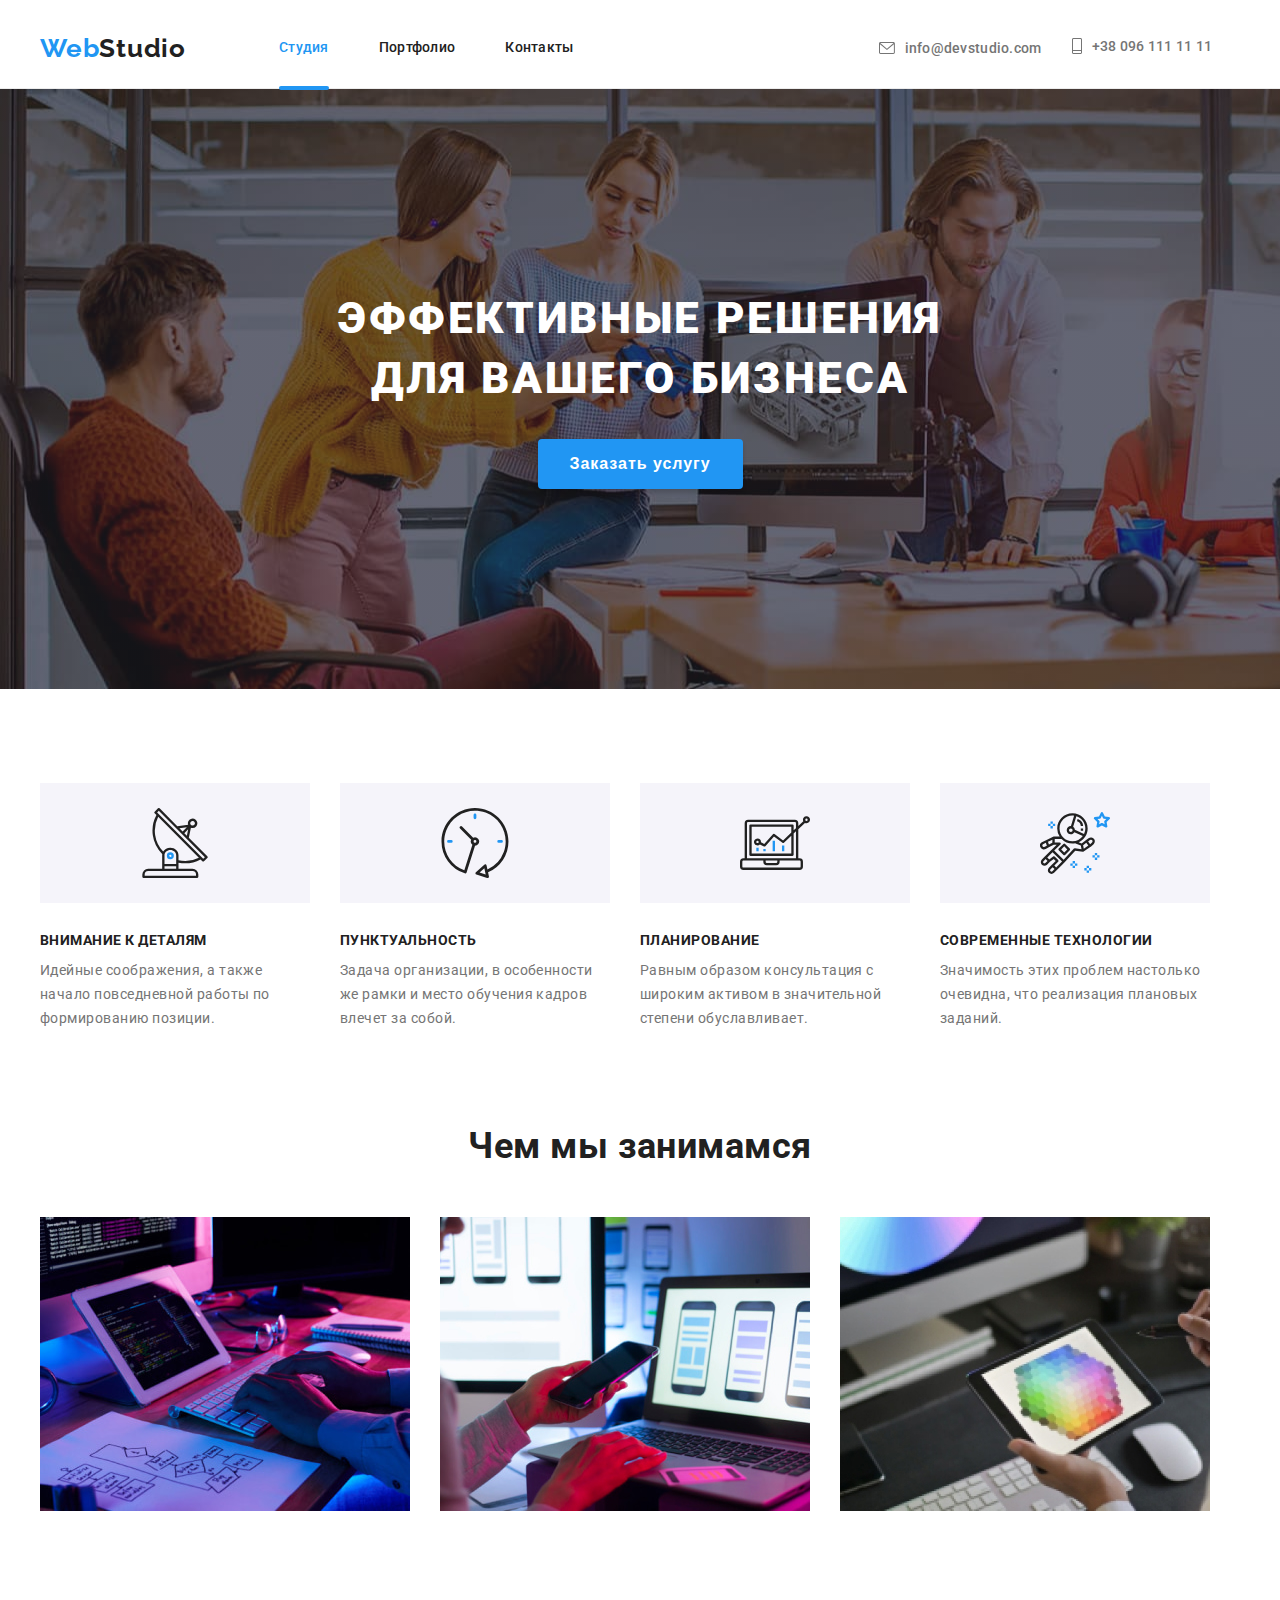
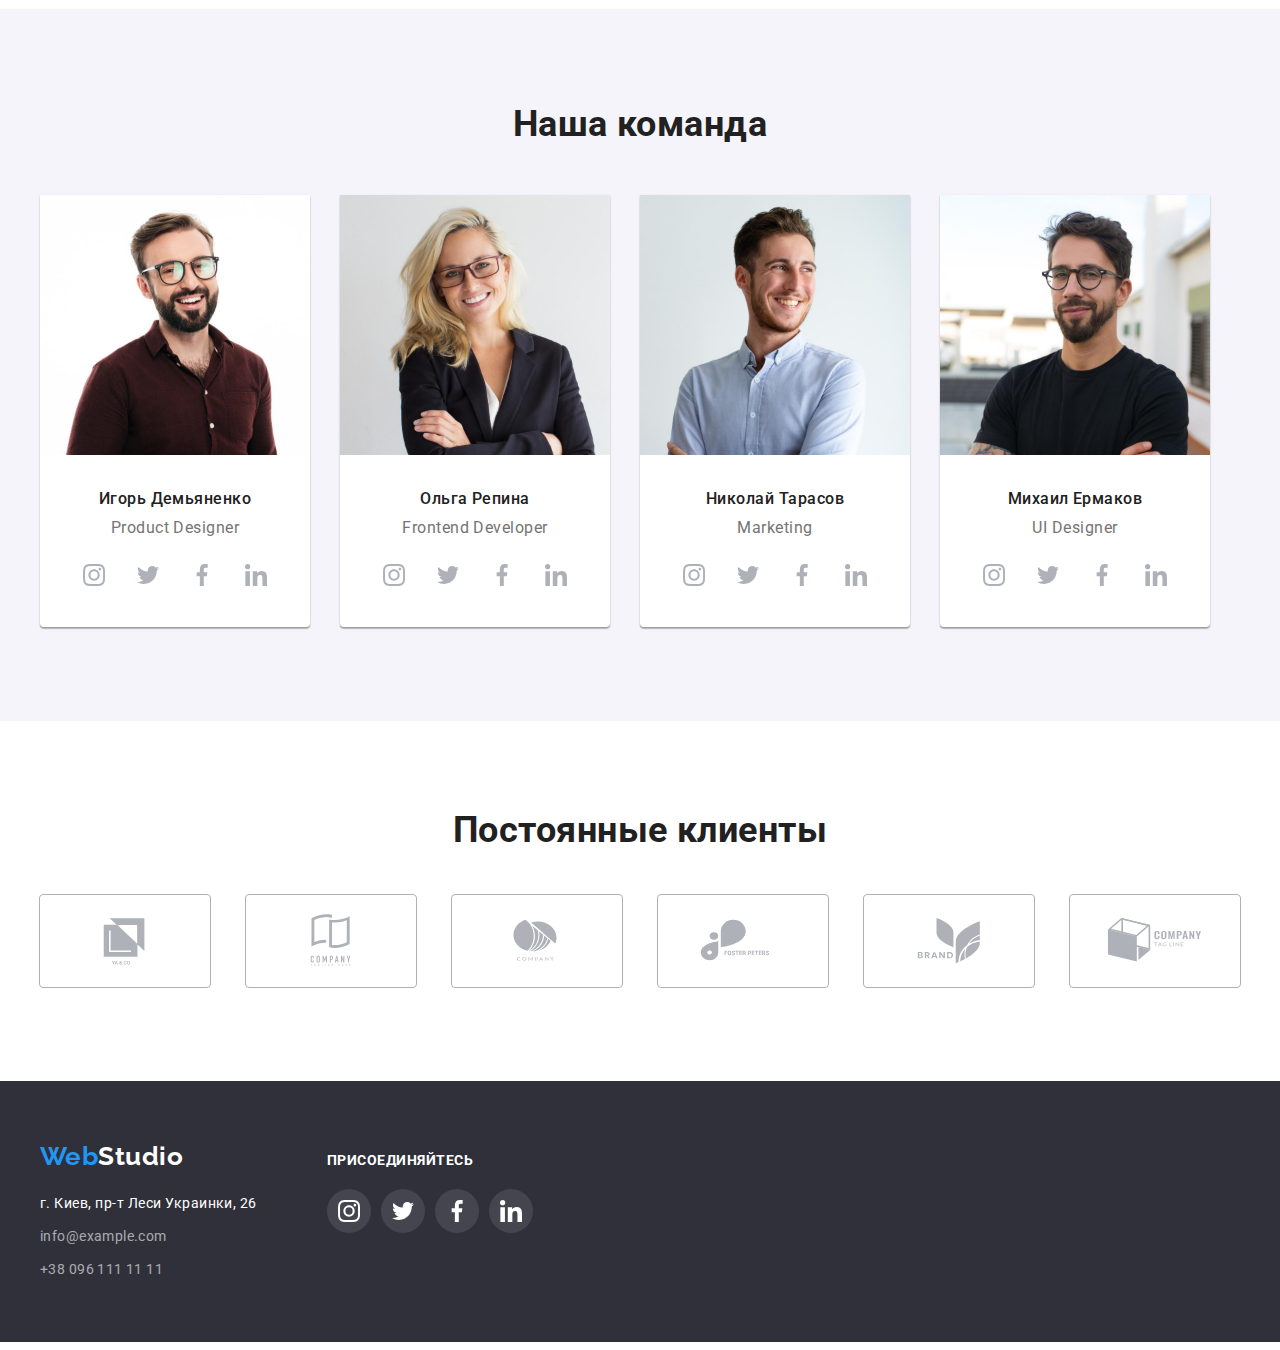
==== commit 87b8242d: "Начал делать 5 дз" ====
--- a/index.html
+++ b/index.html
@@ -28,7 +28,7 @@
             ><span class="logo-web">Web</span>Studio</a
           >
           <ul class="headnav">
-            <li class="item"><a class="link" href="">Студия</a></li>
+            <li class="item"><a class="link active" href="">Студия</a></li>
             <li class="item">
               <a class="link" href="./portfolio.html">Портфолио</a>
             </li>
@@ -339,6 +339,7 @@
           </ul>
         </div>
       </section>
+      <!-- OUR CLIENTS -->
       <section class="section our-client">
         <div class="container">
           <h2 class="title">Постоянные клиенты</h2>
@@ -346,42 +347,42 @@
             <ul class="clients-list">
               <li class="item">
                 <a href="#" class="client-icon">
-                  <svg width="106" height="60">
+                  <svg class="icon" width="106" height="60">
                     <use href="./images/icons.svg#yaco_icon"></use>
                   </svg>
                 </a>
               </li>
               <li class="item">
                 <a href="#" class="client-icon">
-                  <svg width="106" height="60">
+                  <svg class="icon" width="106" height="60">
                     <use href="./images/icons.svg#company_tagline_icon"></use>
                   </svg>
                 </a>
               </li>
               <li class="item">
                 <a href="#" class="client-icon">
-                  <svg width="106" height="60">
+                  <svg class="icon" width="106" height="60">
                     <use href="./images/icons.svg#company_icon"></use>
                   </svg>
                 </a>
               </li>
               <li class="item">
                 <a href="#" class="client-icon">
-                  <svg width="106" height="60">
+                  <svg class="icon" width="106" height="60">
                     <use href="./images/icons.svg#forest_peters_icon"></use>
                   </svg>
                 </a>
               </li>
               <li class="item">
                 <a href="#" class="client-icon">
-                  <svg width="106" height="60">
+                  <svg class="icon" width="106" height="60">
                     <use href="./images/icons.svg#brands_icon"></use>
                   </svg>
                 </a>
               </li>
               <li class="item">
                 <a href="#" class="client-icon">
-                  <svg width="106" height="60">
+                  <svg class="icon" width="106" height="60">
                     <use href="./images/icons.svg#company_tag_line_icon"></use>
                   </svg>
                 </a>
--- a/css/styles.css
+++ b/css/styles.css
@@ -9,11 +9,14 @@
 body {
   color: var(--main-text-color);
   background-color: var(--main-background-color);
-  max-width: 1600px;
+  /* max-width: 1600px; */
   font-family: Roboto, sans-serif;
   letter-spacing: 0.03em;
   margin-left: auto;
   margin-right: auto;
+}
+a {
+  text-decoration: none;
 }
 h1,
 h2,
@@ -75,11 +78,26 @@
 .site-nav .link {
   color: var(--main-text-color);
   text-decoration: none;
-
+  padding-top: 30px;
+  padding-bottom: 30px;
   font-weight: 500;
   font-size: 14px;
   line-height: 1.14;
   letter-spacing: 0.02em;
+}
+.site-nav .active {
+  color: var(--activity-text-color);
+}
+.active::after {
+  content: "";
+  display: block;
+  position: relative;
+  top: 30px;
+  bottom: auto;
+  width: 100%;
+  height: 4px;
+  background-color: var(--activity-text-color);
+  border-radius: 4px;
 }
 .site-nav {
   display: flex;
@@ -108,15 +126,14 @@
   align-items: center;
 }
 .contacts .link:hover .mail-icon,
-.contacts .link:focus .mail-icon{
+.contacts .link:focus .mail-icon {
   fill: var(--activity-text-color);
 }
 .contacts .link:hover .tell-icon,
-.contacts .link:focus .tell-icon{
+.contacts .link:focus .tell-icon {
   fill: var(--activity-text-color);
 }
-.contacts .link:hover{
-  
+.contacts .link:hover {
   color: var(--activity-text-color);
 }
 
@@ -136,8 +153,6 @@
   fill: #757575;
 }
 
-
-
 /* Hero */
 
 .section {
@@ -147,7 +162,7 @@
 
 .hero {
   display: block;
-
+  max-width: 1600px;
   text-align: center;
   /* width: 1600px;
   height: 600px; */
@@ -161,6 +176,7 @@
     ),
     url(../images/bg_img.jpg);
   background-color: var(--complementary-backgraund-color);
+  background-repeat: no-repeat;
 }
 
 .hero-title {
@@ -289,9 +305,6 @@
 }
 
 .our-team {
-  /* max-width: 1600px; */
-  /* margin-left: auto;
-  margin-right: auto; */
   background: #f5f4fa;
 }
 
@@ -360,15 +373,23 @@
 .soc-item:hover {
   background-color: var(--activity-text-color);
 }
-
+.soc-item:hover .soc-icon {
+  fill: white;
+}
+.soc-item:focus {
+  background-color: var(--activity-text-color);
+}
+.soc-item:focus .soc-icon {
+  fill: white;
+}
 .soc-icon {
   /* width: 22px;
   height: 22px; */
   fill: #afb1b8;
 }
-.soc-icon:hover {
+/* .soc-icon:hover {
   fill: white;
-}
+} */
 
 /* ==========OUR CLIENT=================== */
 
@@ -386,18 +407,39 @@
   display: flex;
   justify-content: space-between;
 }
+.clients-list .item {
+  display: flex;
+  width: 170px;
+  height: 92px;
+  /* margin-bottom: 30px; */
+  align-items: center;
+  justify-content: center;
+}
 .client-icon {
   display: inline-flex;
 
   align-items: center;
   justify-content: center;
   padding: 16px 32px;
-}
-.clients-list .item {
+  fill: #afb1b8;
   border: 1px solid #afb1b8;
-  box-sizing: border-box;
   border-radius: 4px;
 }
+.clients-list .item:hover {
+  border-color: var(--activity-text-color);
+}
+.clients-list .item:focus {
+  border-color: var(--activity-text-color);
+}
+.client-icon:hover {
+  fill: var(--activity-text-color);
+  border-color: var(--activity-text-color);
+}
+.client-icon:focus {
+  fill: var(--activity-text-color);
+  border-color: var(--activity-text-color);
+}
+
 /* Подвал */
 footer {
   background-color: var(--complementary-backgraund-color);
@@ -505,11 +547,14 @@
 .soc-item-footer:hover {
   background-color: var(--activity-text-color);
 }
-
-}
+.soc-item-footer:focus {
+  background-color: var(--activity-text-color);
+}
+
 /* POrtfolio */
 
 /* категории  */
+
 .portfolio-categoris {
   margin-bottom: 50px;
   display: flex;
@@ -544,6 +589,8 @@
 .portfolio-categoris .button:focus {
   color: var(--second-complementary-color);
   background-color: var(--activity-text-color);
+  box-shadow: 0px 3px 1px rgba(0, 0, 0, 0.1), 0px 1px 2px rgba(0, 0, 0, 0.08),
+    0px 2px 2px rgba(0, 0, 0, 0.12);
 }
 
 /* работы */
@@ -599,3 +646,10 @@
   padding-top: 20px;
   padding-bottom: 20px;
 }
+.portfolio-link {
+  display: inline-block;
+}
+.portfolio-link:hover {
+  box-shadow: 0px 1px 1px rgba(0, 0, 0, 0.12), 0px 4px 4px rgba(0, 0, 0, 0.06),
+    1px 4px 6px rgba(0, 0, 0, 0.16);
+}
